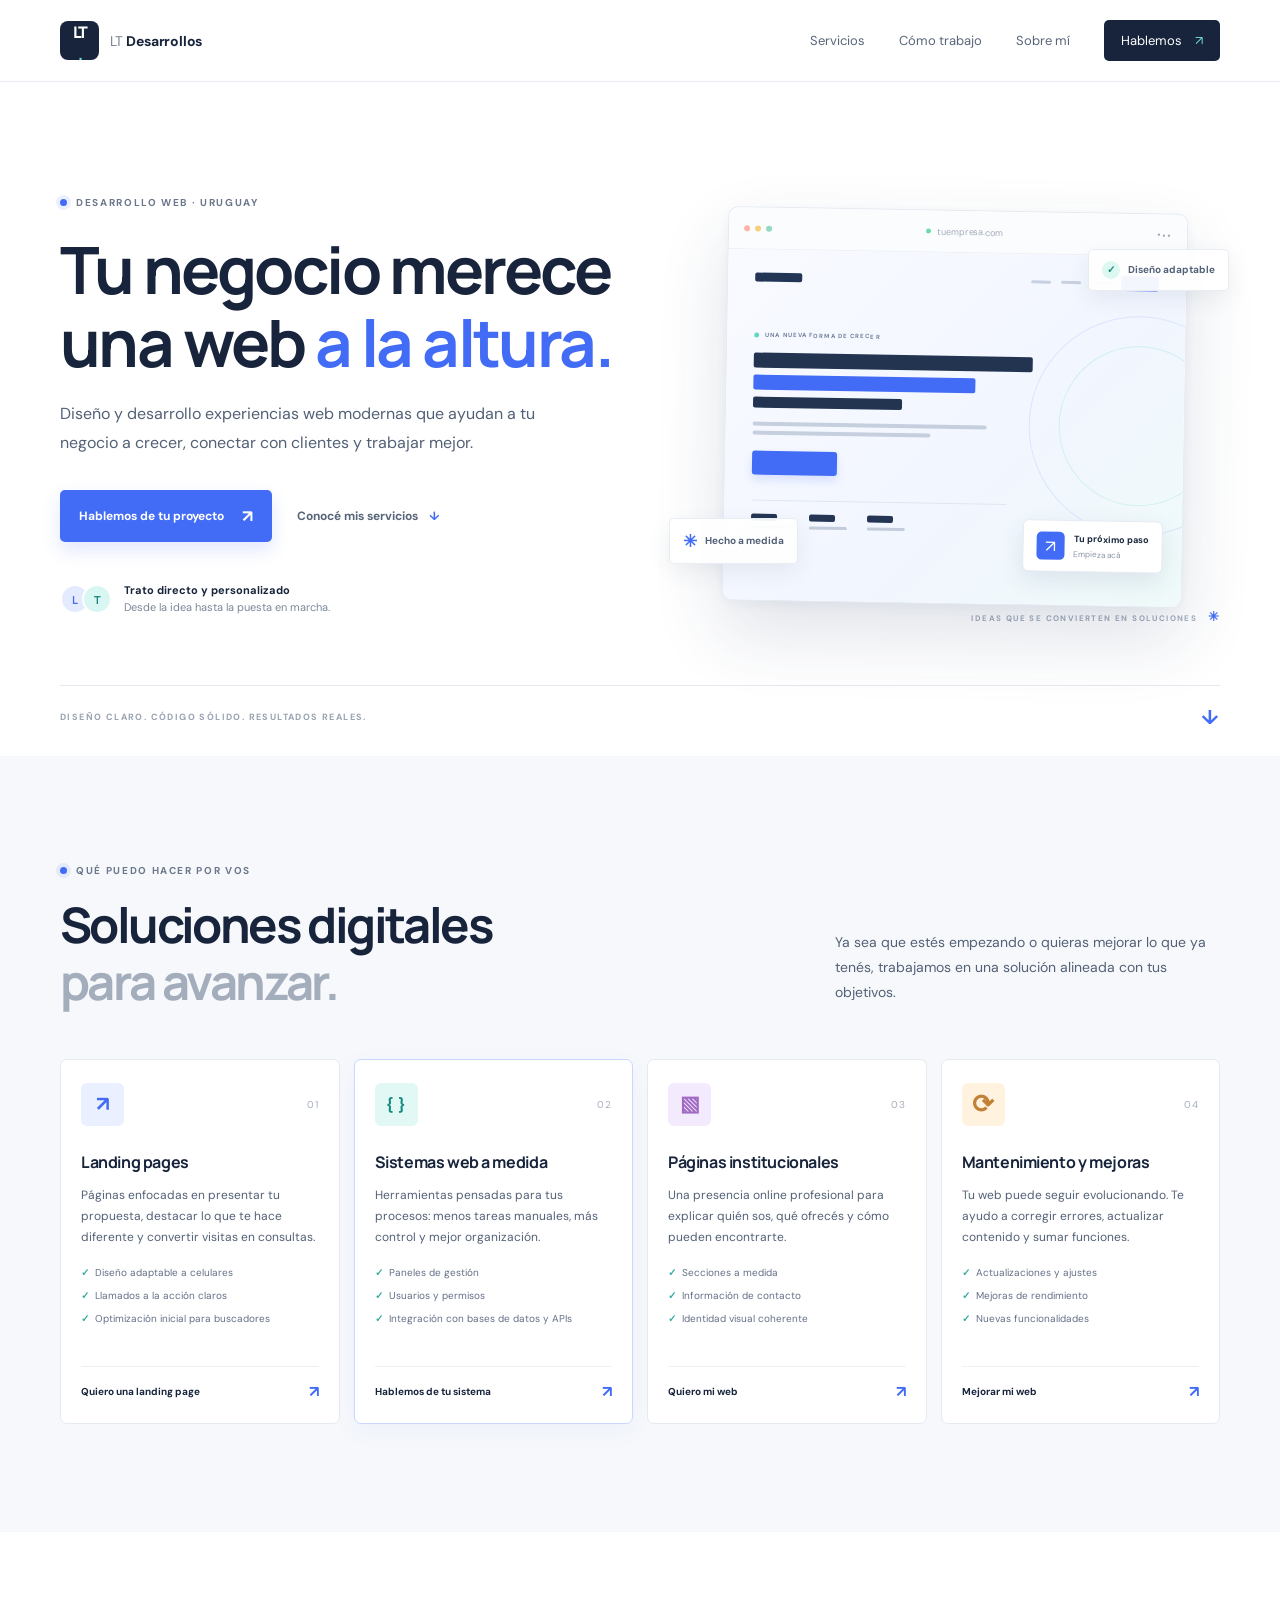
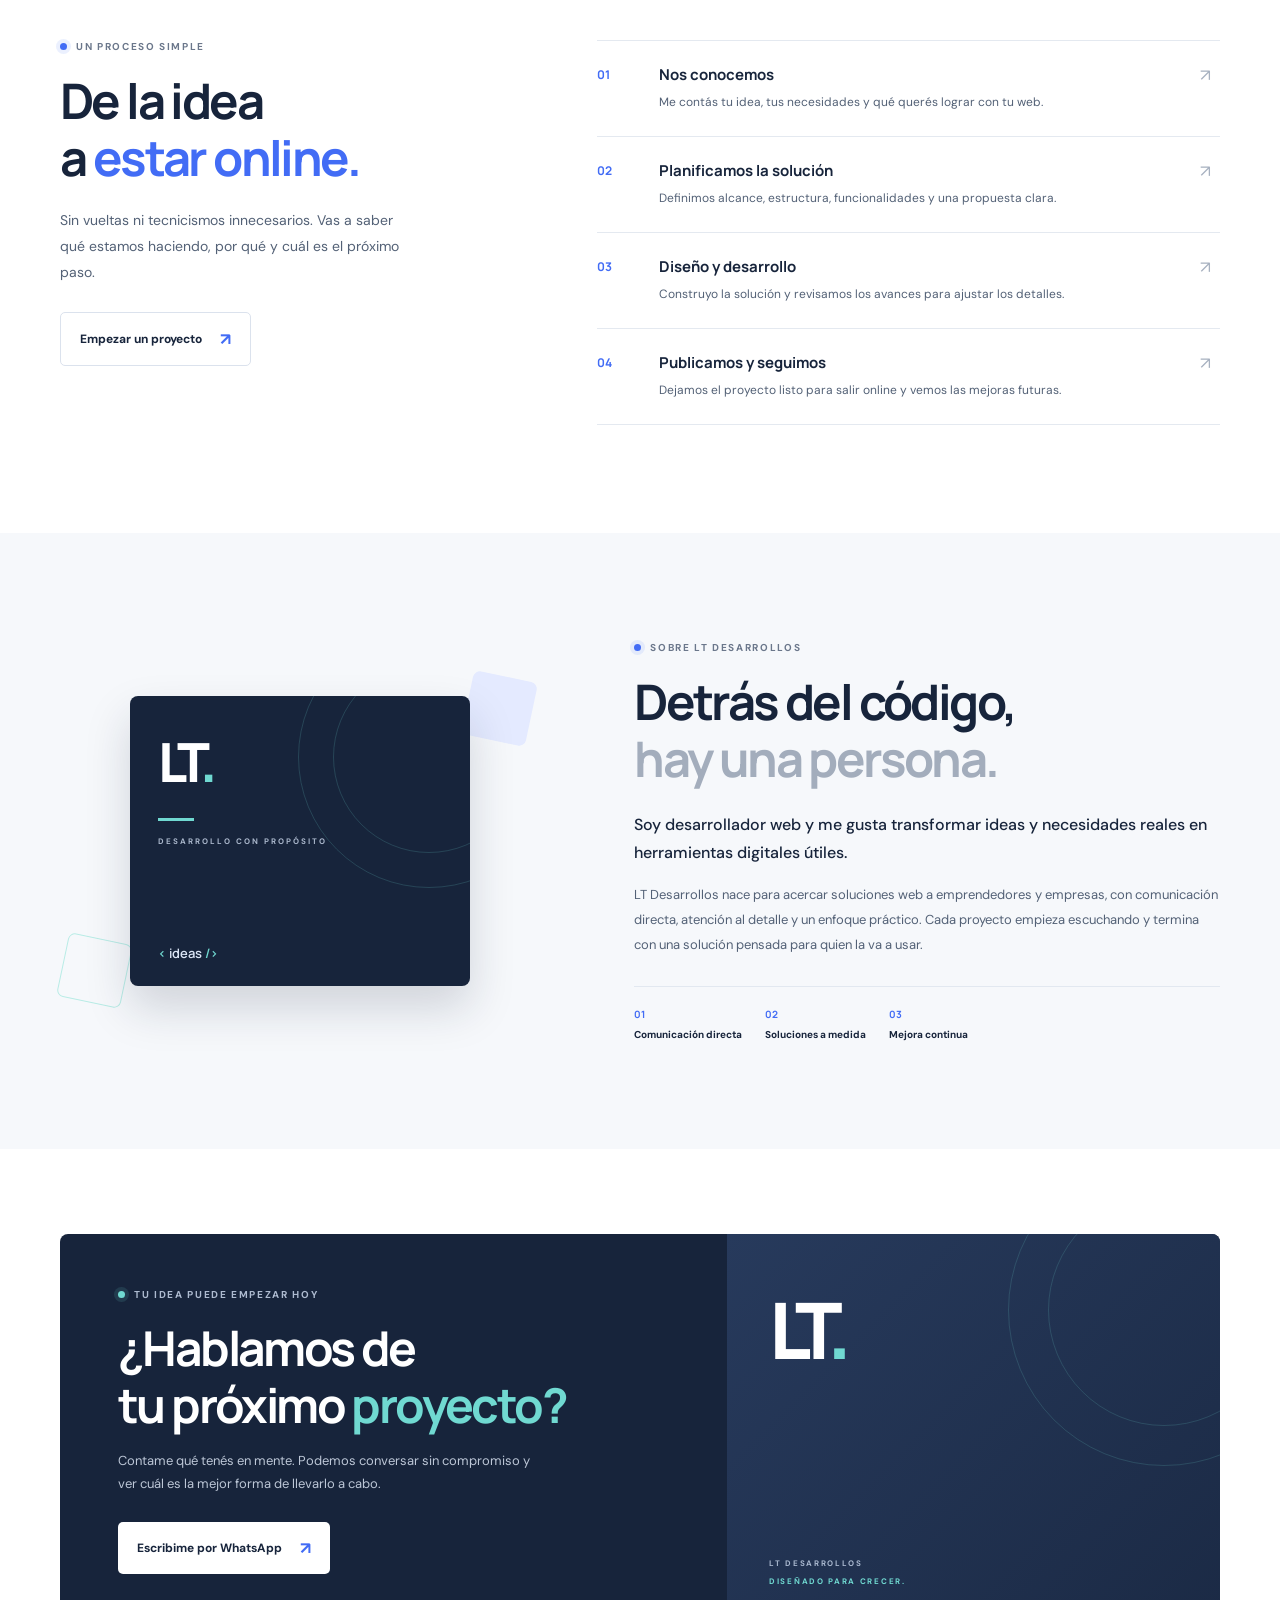
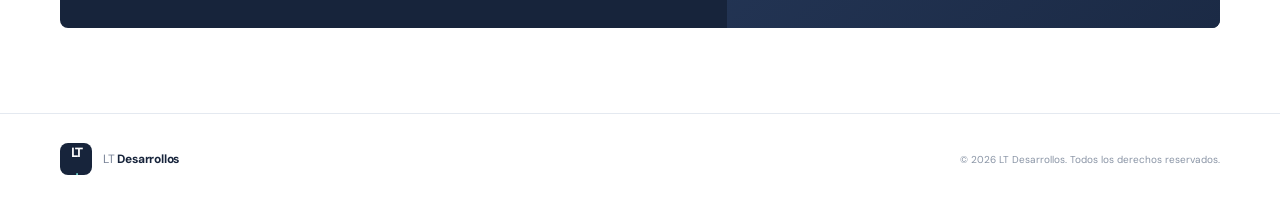
==== index.html @ c933c43b "Refactor HTML head for SEO and Open Graph Updated meta tags for better SEO and added Open Graph meta" ====
<!doctype html>
<html lang="es-UY">
<head>
    <meta charset="utf-8">
  <meta name="viewport" content="width=device-width, initial-scale=1">

  <title>Desarrollo Web en Uruguay | LT Desarrollos</title>

  <meta
    name="description"
    content="Diseño de páginas web, landing pages y desarrollo de sistemas a medida en Uruguay. Soluciones digitales para empresas y emprendedores."
  >

  <meta name="robots" content="index, follow">
  <meta name="theme-color" content="#f7f8fa">

  <link
    rel="canonical"
    href="https://www.ltdesarrollos.com/"
  >

  <!-- Open Graph: vista previa al compartir el sitio -->
  <meta property="og:type" content="website">
  <meta property="og:locale" content="es_UY">
  <meta property="og:site_name" content="LT Desarrollos">
  <meta
    property="og:title"
    content="Desarrollo Web en Uruguay | LT Desarrollos"
  >
  <meta
    property="og:description"
    content="Diseño de páginas web, landing pages y sistemas a medida para empresas y emprendedores."
  >
  <meta
    property="og:url"
    content="https://www.ltdesarrollos.com/"
  >

  <link rel="preconnect" href="https://fonts.googleapis.com">
  <link
    rel="preconnect"
    href="https://fonts.gstatic.com"
    crossorigin
  >

  <link
    href="https://fonts.googleapis.com/css2?family=DM+Sans:wght@400;500;600;700&family=Manrope:wght@400;500;600;700;800&display=swap"
    rel="stylesheet"
  >

  <link rel="stylesheet" href="styles.css">

  <!-- Datos estructurados de la organización -->
  <script type="application/ld+json">
  {
    "@context": "https://schema.org",
    "@type": "Organization",
    "name": "LT Desarrollos",
    "url": "https://www.ltdesarrollos.com/",
    "description": "Diseño y desarrollo de páginas web, landing pages y sistemas web a medida en Uruguay."
  }
  </script>
</head>
<body>
  <header class="site-header">
    <div class="container nav-wrap">
      <a class="brand" href="#inicio" aria-label="LT Desarrollos, inicio"><span class="brand-mark">LT<span>.</span></span><span class="brand-name">LT <b>Desarrollos</b></span></a>
      <button class="menu-toggle" aria-label="Abrir menú" aria-expanded="false" aria-controls="main-nav"><span></span><span></span></button>
      <nav class="main-nav" id="main-nav"><a href="#servicios">Servicios</a><a href="#proceso">Cómo trabajo</a><a href="#sobre-mi">Sobre mí</a><a class="nav-cta" href="#contacto">Hablemos <span>↗</span></a></nav>
    </div>
  </header>

  <main>
    <section class="hero section" id="inicio">
      <div class="container hero-grid">
        <div class="hero-copy">
          <div class="eyebrow"><span class="eyebrow-dot"></span> DESARROLLO WEB · URUGUAY</div>
          <h1>Tu negocio merece<br>una web <span class="accent-text">a la altura.</span></h1>
          <p class="hero-lead">Diseño y desarrollo experiencias web modernas que ayudan a tu negocio a crecer, conectar con clientes y trabajar mejor.</p>
          <div class="hero-actions"><a class="button button-primary" href="#contacto">Hablemos de tu proyecto <span>↗</span></a><a class="text-link" href="#servicios">Conocé mis servicios <span>↓</span></a></div>
          <div class="hero-note"><div class="avatar-stack" aria-hidden="true"><span>L</span><span>T</span></div><p><strong>Trato directo y personalizado</strong><br><span>Desde la idea hasta la puesta en marcha.</span></p></div>
        </div>
        <div class="hero-visual" aria-label="Ilustración de una interfaz web">
          <div class="visual-glow"></div>
          <div class="browser-card"><div class="browser-top"><div class="window-dots"><i></i><i></i><i></i></div><div class="browser-address"><span></span> tuempresa.com</div><div class="browser-menu">•••</div></div>
            <div class="mock-site"><div class="mock-nav"><div class="mock-logo"></div><div class="mock-nav-links"><i></i><i></i><i></i><b></b></div></div>
              <div class="mock-content"><div class="mock-label"><span></span> UNA NUEVA FORMA DE CRECER</div><div class="mock-title"><i></i><i></i><i></i></div><div class="mock-description"><i></i><i></i></div><div class="mock-button"></div><div class="mock-stats"><div><b></b><i></i></div><div><b></b><i></i></div><div><b></b><i></i></div></div></div>
              <div class="mock-orbit orbit-one"></div><div class="mock-orbit orbit-two"></div><div class="mock-floating-card"><span class="float-icon">↗</span><span><b>Tu próximo paso</b><small>Empieza acá</small></span></div>
            </div>
          </div>
          <div class="floating-chip chip-top"><span class="chip-check">✓</span> Diseño adaptable</div><div class="floating-chip chip-bottom"><span class="chip-spark">✳</span> Hecho a medida</div><div class="visual-caption">IDEAS QUE SE CONVIERTEN EN SOLUCIONES <span>✳</span></div>
        </div>
      </div>
      <div class="container hero-bottom"><span>DISEÑO CLARO. CÓDIGO SÓLIDO. RESULTADOS REALES.</span><a href="#servicios" aria-label="Ir a servicios">↓</a></div>
    </section>

    <section class="services section section-soft" id="servicios"><div class="container">
      <div class="section-heading"><div><div class="eyebrow"><span class="eyebrow-dot"></span> QUÉ PUEDO HACER POR VOS</div><h2>Soluciones digitales<br><span class="muted-heading">para avanzar.</span></h2></div><p>Ya sea que estés empezando o quieras mejorar lo que ya tenés, trabajamos en una solución alineada con tus objetivos.</p></div>
      <div class="service-grid">
        <article class="service-card"><div class="service-top"><span class="service-icon icon-landing">↗</span><span class="service-number">01</span></div><h3>Landing pages</h3><p>Páginas enfocadas en presentar tu propuesta, destacar lo que te hace diferente y convertir visitas en consultas.</p><ul><li>Diseño adaptable a celulares</li><li>Llamados a la acción claros</li><li>Optimización inicial para buscadores</li></ul><a href="#contacto" class="card-link">Quiero una landing page <span>↗</span></a></article>
        <article class="service-card featured-card"><div class="service-top"><span class="service-icon icon-system">{ }</span><span class="service-number">02</span></div><h3>Sistemas web a medida</h3><p>Herramientas pensadas para tus procesos: menos tareas manuales, más control y mejor organización.</p><ul><li>Paneles de gestión</li><li>Usuarios y permisos</li><li>Integración con bases de datos y APIs</li></ul><a href="#contacto" class="card-link">Hablemos de tu sistema <span>↗</span></a></article>
        <article class="service-card"><div class="service-top"><span class="service-icon icon-site">▧</span><span class="service-number">03</span></div><h3>Páginas institucionales</h3><p>Una presencia online profesional para explicar quién sos, qué ofrecés y cómo pueden encontrarte.</p><ul><li>Secciones a medida</li><li>Información de contacto</li><li>Identidad visual coherente</li></ul><a href="#contacto" class="card-link">Quiero mi web <span>↗</span></a></article>
        <article class="service-card"><div class="service-top"><span class="service-icon icon-care">⟳</span><span class="service-number">04</span></div><h3>Mantenimiento y mejoras</h3><p>Tu web puede seguir evolucionando. Te ayudo a corregir errores, actualizar contenido y sumar funciones.</p><ul><li>Actualizaciones y ajustes</li><li>Mejoras de rendimiento</li><li>Nuevas funcionalidades</li></ul><a href="#contacto" class="card-link">Mejorar mi web <span>↗</span></a></article>
      </div>
    </div></section>

    <section class="approach section" id="proceso"><div class="container approach-grid"><div class="approach-intro"><div class="eyebrow"><span class="eyebrow-dot"></span> UN PROCESO SIMPLE</div><h2>De la idea<br>a <span class="accent-text">estar online.</span></h2><p>Sin vueltas ni tecnicismos innecesarios. Vas a saber qué estamos haciendo, por qué y cuál es el próximo paso.</p><a class="button button-outline" href="#contacto">Empezar un proyecto <span>↗</span></a></div>
      <div class="steps"><article class="step"><div class="step-index">01</div><div><h3>Nos conocemos</h3><p>Me contás tu idea, tus necesidades y qué querés lograr con tu web.</p></div><span class="step-arrow">↗</span></article><article class="step"><div class="step-index">02</div><div><h3>Planificamos la solución</h3><p>Definimos alcance, estructura, funcionalidades y una propuesta clara.</p></div><span class="step-arrow">↗</span></article><article class="step"><div class="step-index">03</div><div><h3>Diseño y desarrollo</h3><p>Construyo la solución y revisamos los avances para ajustar los detalles.</p></div><span class="step-arrow">↗</span></article><article class="step"><div class="step-index">04</div><div><h3>Publicamos y seguimos</h3><p>Dejamos el proyecto listo para salir online y vemos las mejoras futuras.</p></div><span class="step-arrow">↗</span></article></div>
    </div></section>

    <section class="about section section-soft" id="sobre-mi"><div class="container about-grid"><div class="about-visual"><div class="about-card"><div class="about-monogram">LT<span>.</span></div><div class="about-card-line"></div><p>DESARROLLO CON PROPÓSITO</p><div class="about-code"><span>&lt;</span> ideas <span>/&gt;</span></div></div><div class="about-decoration decoration-one"></div><div class="about-decoration decoration-two"></div></div>
      <div class="about-copy"><div class="eyebrow"><span class="eyebrow-dot"></span> SOBRE LT DESARROLLOS</div><h2>Detrás del código,<br><span class="muted-heading">hay una persona.</span></h2><p class="about-lead">Soy desarrollador web y me gusta transformar ideas y necesidades reales en herramientas digitales útiles.</p><p>LT Desarrollos nace para acercar soluciones web a emprendedores y empresas, con comunicación directa, atención al detalle y un enfoque práctico. Cada proyecto empieza escuchando y termina con una solución pensada para quien la va a usar.</p><div class="values-row"><div><span>01</span><b>Comunicación directa</b></div><div><span>02</span><b>Soluciones a medida</b></div><div><span>03</span><b>Mejora continua</b></div></div></div>
    </div></section>

    <section class="contact section" id="contacto">
      <div class="container contact-panel">
        <div class="contact-copy">
          <div class="eyebrow eyebrow-light">
            <span class="eyebrow-dot"></span> TU IDEA PUEDE EMPEZAR HOY
          </div><h2>¿Hablamos de<br>tu próximo 
          <span>proyecto?</span></h2><p>Contame qué tenés en mente. Podemos conversar sin compromiso y ver cuál es la mejor forma de llevarlo a cabo.</p><a class="button button-white" id="whatsapp-cta" href="https://wa.me/59895461141?text=Hola%20LT%20Desarrollos%2C%20quiero%20consultar%20por%20un%20proyecto%20web." target="_blank" rel="noopener noreferrer">Escribime por WhatsApp <span>↗</span></a></div><div class="contact-side"><div class="contact-symbol">LT<span>.</span></div><div class="contact-side-bottom"><span>LT DESARROLLOS</span><span>DISEÑADO PARA CRECER.</span></div></div></div></section>
  </main>

  <footer class="site-footer"><div class="container footer-wrap"><a class="brand footer-brand" href="#inicio"><span class="brand-mark">LT<span>.</span></span><span class="brand-name">LT <b>Desarrollos</b></span></a><span class="copyright">© <span id="year"></span> LT Desarrollos. Todos los derechos reservados.</span></div></footer>
  <script src="script.js"></script>
</body>
</html>
---- styles.css ----
:root{--ink:#17243b;--ink-soft:#536176;--muted:#7b8798;--blue:#426cf5;--blue-dark:#3157d8;--cyan:#70d9d1;--line:#e4e9f0;--paper:#fff;--soft:#f6f8fb;--font-body:"DM Sans",sans-serif;--font-display:"Manrope",sans-serif}*{box-sizing:border-box}html{scroll-behavior:smooth;scroll-padding-top:90px}body{margin:0;color:var(--ink);background:var(--paper);font-family:var(--font-body);-webkit-font-smoothing:antialiased}a{color:inherit;text-decoration:none}button,a{-webkit-tap-highlight-color:transparent}.container{width:min(1160px,calc(100% - 48px));margin:0 auto}.section{padding:108px 0}.section-soft{background:var(--soft)}.site-header{height:82px;position:sticky;top:0;z-index:20;background:rgba(255,255,255,.9);backdrop-filter:blur(16px);border-bottom:1px solid rgba(228,233,240,.8)}.nav-wrap,.main-nav,.brand{display:flex;align-items:center}.nav-wrap{height:100%;justify-content:space-between}.brand{gap:11px}.brand-mark{display:grid;place-items:center;width:39px;height:39px;color:white;background:var(--ink);font:800 16px var(--font-display);letter-spacing:-1.5px;border-radius:8px}.brand-mark span,.about-monogram span,.contact-symbol span{color:var(--cyan)}.brand-name{font-size:14px;color:#788397;letter-spacing:-.2px}.brand-name b{color:var(--ink);font-weight:700}.main-nav{gap:34px;font-size:13px;color:#586579}.main-nav>a:not(.nav-cta):hover{color:var(--blue)}.nav-cta{color:white;background:var(--ink);padding:12px 17px;border-radius:5px;transition:background .2s,transform .2s}.nav-cta span{margin-left:10px;color:var(--cyan)}.nav-cta:hover{background:var(--blue);transform:translateY(-1px)}.menu-toggle{display:none;border:0;background:none;padding:8px}.menu-toggle span{display:block;width:23px;height:2px;margin:5px;background:var(--ink)}.hero{padding-top:82px;padding-bottom:26px;overflow:hidden}.hero-grid{display:grid;grid-template-columns:1.04fr .96fr;align-items:center;gap:55px;min-height:485px}.eyebrow{display:flex;align-items:center;gap:9px;color:#6b778b;font-size:10px;font-weight:700;letter-spacing:1.65px}.eyebrow-dot{display:inline-block;width:7px;height:7px;border-radius:50%;background:var(--blue);box-shadow:0 0 0 4px rgba(66,108,245,.1)}.hero h1,h2{font-family:var(--font-display);letter-spacing:-2.6px;font-weight:700}.hero h1{margin:24px 0 22px;font-size:clamp(43px,5.1vw,66px);line-height:1.11}.accent-text{color:var(--blue)}.hero-lead{max-width:505px;color:var(--ink-soft);font-size:16px;line-height:1.8}.hero-actions{display:flex;align-items:center;gap:25px;margin-top:32px;flex-wrap:wrap}.button{display:inline-flex;align-items:center;justify-content:center;gap:18px;padding:15px 19px;font-size:12px;font-weight:700;border-radius:5px;transition:transform .2s,background .2s}.button span{font-size:17px}.button-primary{color:white;background:var(--blue);box-shadow:0 8px 18px rgba(66,108,245,.16)}.button-primary:hover{background:var(--blue-dark);transform:translateY(-2px)}.text-link{color:#586579;font-size:12px;font-weight:700}.text-link span{margin-left:8px;color:var(--blue)}.hero-note{display:flex;align-items:center;gap:12px;margin-top:40px}.avatar-stack{display:flex;padding-left:2px}.avatar-stack span{display:grid;place-items:center;width:30px;height:30px;margin-left:-2px;border:2px solid white;border-radius:50%;background:#e5ebff;color:var(--blue);font:700 11px var(--font-display)}.avatar-stack span+span{margin-left:-8px;color:#1c827f;background:#d9f7f2}.hero-note p{margin:0;color:var(--ink);font-size:11px;line-height:1.6}.hero-note p span{color:var(--muted);font-weight:400}.hero-visual{position:relative;min-height:440px;display:flex;align-items:center;justify-content:center}.visual-glow{position:absolute;width:390px;height:390px;border-radius:50%;background:radial-gradient(circle,rgba(102,139,255,.14),rgba(112,217,209,.08) 52%,transparent 70%)}.browser-card{width:min(100%,460px);position:relative;z-index:2;background:white;border:1px solid #e5eaf3;border-radius:10px;box-shadow:0 32px 70px rgba(37,57,96,.14),0 4px 12px rgba(37,57,96,.04);transform:rotate(1deg);overflow:hidden}.browser-top{height:42px;display:flex;align-items:center;padding:0 15px;gap:17px;background:#fbfcfe;border-bottom:1px solid #edf0f5}.window-dots{display:flex;gap:5px}.window-dots i{width:6px;height:6px;border-radius:50%;background:#d7dce5}.window-dots i:first-child{background:#ffb6a9}.window-dots i:nth-child(2){background:#f5d17d}.window-dots i:nth-child(3){background:#94d9c0}.browser-address{flex:1;display:flex;justify-content:center;align-items:center;gap:6px;color:#a2aabb;font-size:9px}.browser-address span{width:5px;height:5px;border-radius:50%;background:#70d9b0}.browser-menu{color:#a2aabb;font-size:10px;letter-spacing:1px}.mock-site{min-height:350px;position:relative;padding:0 27px;overflow:hidden;background:linear-gradient(135deg,#f8faff 0%,#f2f6ff 57%,#effaf9 100%)}.mock-nav{height:54px;display:flex;align-items:center;justify-content:space-between;position:relative;z-index:2}.mock-logo{width:47px;height:9px;border-radius:2px;background:#233554}.mock-nav-links{display:flex;align-items:center;gap:10px}.mock-nav-links i{width:20px;height:3px;border-radius:2px;background:#c8d1e1}.mock-nav-links b{width:38px;height:15px;border-radius:3px;background:var(--blue)}.mock-content{position:relative;z-index:2;padding-top:27px}.mock-label{display:flex;align-items:center;gap:6px;color:#71809a;font-size:6px;letter-spacing:1.1px;font-weight:700}.mock-label span{width:5px;height:5px;background:#66d4c9;border-radius:50%}.mock-title{display:flex;flex-direction:column;gap:7px;margin-top:14px}.mock-title i{display:block;height:15px;width:69%;background:#223450;border-radius:2px}.mock-title i:nth-child(2){width:55%;background:var(--blue)}.mock-title i:nth-child(3){width:37%;height:11px}.mock-description{display:flex;flex-direction:column;gap:5px;margin-top:14px}.mock-description i{width:58%;height:4px;background:#c6cfde;border-radius:2px}.mock-description i:nth-child(2){width:44%}.mock-button{width:85px;height:24px;border-radius:3px;background:var(--blue);margin-top:16px;box-shadow:0 5px 10px rgba(66,108,245,.16)}.mock-stats{display:flex;gap:20px;margin-top:25px;padding-top:13px;border-top:1px solid #e0e6f1;width:63%}.mock-stats div{display:flex;flex-direction:column;gap:5px}.mock-stats b{width:26px;height:7px;border-radius:2px;background:#243653}.mock-stats i{width:38px;height:3px;border-radius:2px;background:#c3ccdb}.mock-orbit{position:absolute;border-radius:50%;border:1px solid rgba(66,108,245,.13)}.orbit-one{width:220px;height:220px;right:-65px;top:60px}.orbit-two{width:160px;height:160px;right:-35px;top:90px;border-color:rgba(91,208,198,.22)}.mock-floating-card{display:flex;align-items:center;gap:9px;position:absolute;z-index:3;right:19px;bottom:33px;padding:11px 13px;background:white;border:1px solid #e6ebf3;border-radius:6px;box-shadow:0 9px 25px rgba(33,54,94,.1)}.float-icon{display:grid;place-items:center;width:28px;height:28px;color:#fff;background:var(--blue);border-radius:5px;font-size:17px}.mock-floating-card b,.mock-floating-card small{display:block}.mock-floating-card b{font-size:9px}.mock-floating-card small{margin-top:4px;color:#8994a6;font-size:8px}.floating-chip{position:absolute;z-index:4;display:flex;align-items:center;gap:8px;padding:11px 13px;border:1px solid #e8edf4;border-radius:5px;background:rgba(255,255,255,.94);box-shadow:0 8px 22px rgba(39,58,93,.08);color:#526176;font-size:10px;font-weight:700}.chip-top{top:62px;right:-9px}.chip-bottom{bottom:63px;left:-21px}.chip-check{display:grid;place-items:center;width:18px;height:18px;color:#168a75;background:#ddf8f0;border-radius:50%;font-size:10px}.chip-spark{color:var(--blue);font-size:17px}.visual-caption{position:absolute;bottom:2px;right:0;color:#a2acbc;font-size:8px;font-weight:700;letter-spacing:1.4px}.visual-caption span{margin-left:7px;color:var(--blue);font-size:13px}.hero-bottom{display:flex;justify-content:space-between;align-items:center;border-top:1px solid var(--line);margin-top:36px;padding-top:18px;color:#98a2b1;font-size:9px;font-weight:700;letter-spacing:1.4px}.hero-bottom a{color:var(--blue);font-size:20px}.section-heading{display:flex;align-items:end;justify-content:space-between;gap:35px;margin-bottom:48px}h2{margin:19px 0 0;font-size:clamp(36px,4vw,49px);line-height:1.17}.muted-heading{color:#a3adbc}.section-heading>p{max-width:385px;margin:0 0 5px;color:var(--ink-soft);font-size:14px;line-height:1.8}.service-grid{display:grid;grid-template-columns:repeat(4,1fr);gap:14px}.service-card{display:flex;flex-direction:column;min-height:365px;padding:23px 20px 21px;border:1px solid #e5eaf1;border-radius:7px;background:white;transition:transform .2s,box-shadow .2s,border-color .2s}.service-card:hover{transform:translateY(-4px);box-shadow:0 14px 30px rgba(35,54,88,.06);border-color:#d1dcff}.featured-card{border-color:#cbd7ff;box-shadow:0 7px 24px rgba(66,108,245,.055)}.service-top{display:flex;justify-content:space-between;align-items:center;margin-bottom:25px}.service-icon{display:grid;place-items:center;width:43px;height:43px;border-radius:6px;font-size:21px;font-weight:700}.icon-landing{color:#426cf5;background:#eaf0ff}.icon-system{color:#138b84;background:#e1f8f4;font-size:16px}.icon-site{color:#a16bc4;background:#f4eafd}.icon-care{color:#c28134;background:#fff3df;font-size:26px}.service-number{color:#a6afbd;font-size:10px;letter-spacing:1px}.service-card h3{margin:0 0 12px;font:700 16px var(--font-display);letter-spacing:-.4px}.service-card p{margin:0;color:var(--ink-soft);font-size:12px;line-height:1.75}.service-card ul{list-style:none;padding:17px 0 20px;margin:0}.service-card li{position:relative;padding:0 0 8px 14px;color:#637087;font-size:10px;line-height:1.5}.service-card li::before{content:"✓";position:absolute;left:0;color:#36aaa1;font-weight:700}.card-link{display:flex;justify-content:space-between;align-items:center;gap:7px;padding-top:14px;margin-top:auto;border-top:1px solid #edf0f5;color:var(--ink);font-size:10px;font-weight:700}.card-link span{color:var(--blue);font-size:16px;transition:transform .2s}.card-link:hover span{transform:translate(2px,-2px)}.approach{background:white}.approach-grid{display:grid;grid-template-columns:.83fr 1.17fr;gap:95px;align-items:start}.approach-intro h2{margin-bottom:22px}.approach-intro>p{max-width:360px;color:var(--ink-soft);font-size:14px;line-height:1.85;margin:0 0 26px}.button-outline{color:var(--ink);border:1px solid #dbe2ed;background:white}.button-outline span{color:var(--blue)}.button-outline:hover{border-color:var(--blue);transform:translateY(-2px)}.steps{border-top:1px solid var(--line)}.step{display:grid;grid-template-columns:44px 1fr 20px;align-items:start;gap:18px;padding:23px 0;border-bottom:1px solid var(--line)}.step-index{padding-top:2px;color:var(--blue);font:700 12px var(--font-display)}.step h3{margin:0 0 7px;font:700 15px var(--font-display)}.step p{margin:0;max-width:430px;color:var(--ink-soft);font-size:12px;line-height:1.75}.step-arrow{color:#a7b1c0;font-size:17px}.step:hover .step-arrow{color:var(--blue)}.about-grid{display:grid;grid-template-columns:.9fr 1.1fr;gap:95px;align-items:center}.about-visual{min-height:350px;display:grid;place-items:center;position:relative}.about-card{width:min(340px,100%);height:290px;position:relative;z-index:2;padding:28px;background:var(--ink);border-radius:8px;overflow:hidden;box-shadow:0 22px 45px rgba(23,36,59,.17)}.about-card::before,.about-card::after{content:"";position:absolute;border:1px solid rgba(112,217,209,.18);border-radius:50%}.about-card::before{width:260px;height:260px;right:-90px;top:-70px}.about-card::after{width:190px;height:190px;right:-55px;top:-35px}.about-monogram{position:relative;z-index:1;color:white;font:800 54px var(--font-display);letter-spacing:-5px}.about-card-line{width:36px;height:3px;margin-top:20px;background:var(--cyan)}.about-card>p{position:relative;z-index:1;margin-top:15px;color:#aab7cb;font-size:8px;font-weight:700;letter-spacing:2px}.about-code{position:absolute;bottom:24px;left:28px;color:#dce6f6;font:600 13px var(--font-display)}.about-code span{color:var(--cyan)}.about-decoration{position:absolute;width:65px;height:65px;border-radius:7px;transform:rotate(12deg)}.decoration-one{top:10px;right:7px;background:#e4eaff}.decoration-two{bottom:13px;left:2px;border:1px solid #b9ece6}.about-copy h2{margin-bottom:24px}.about-copy>p{color:var(--ink-soft);font-size:13px;line-height:1.9}.about-copy .about-lead{color:var(--ink);font-size:16px;line-height:1.75;font-weight:500}.values-row{display:flex;gap:23px;flex-wrap:wrap;margin-top:29px;padding-top:20px;border-top:1px solid #e2e8f0}.values-row div{display:flex;flex-direction:column;gap:7px}.values-row span{color:var(--blue);font:700 10px var(--font-display)}.values-row b{font-size:10px}.contact{padding-top:85px;padding-bottom:85px}.contact-panel{display:grid;grid-template-columns:1.15fr .85fr;min-height:365px;background:var(--ink);border-radius:8px;overflow:hidden}.contact-copy{padding:54px 58px;color:white}.eyebrow-light{color:#aebbd0}.eyebrow-light .eyebrow-dot{background:var(--cyan);box-shadow:0 0 0 4px rgba(112,217,209,.13)}.contact-copy h2{margin:19px 0 16px;color:white;font-size:clamp(36px,4vw,48px)}.contact-copy h2 span{color:var(--cyan)}.contact-copy>p{max-width:430px;color:#bdc7d7;font-size:13px;line-height:1.8}.button-white{margin-top:14px;color:var(--ink);background:white}.button-white span{color:var(--blue)}.button-white:hover{transform:translateY(-2px);background:#edf2ff}.contact-hint{display:block;margin-top:12px;color:#9eacc2;font-size:10px}.contact-side{display:flex;flex-direction:column;justify-content:space-between;position:relative;padding:42px;overflow:hidden;background:linear-gradient(135deg,#273a5c,#1b2a45)}.contact-side::before,.contact-side::after{content:"";position:absolute;width:310px;height:310px;border:1px solid rgba(112,217,209,.17);border-radius:50%}.contact-side::before{top:-80px;right:-100px}.contact-side::after{top:-40px;right:-60px;width:230px;height:230px}.contact-symbol{position:relative;z-index:1;color:white;font:800 78px var(--font-display);letter-spacing:-8px}.contact-side-bottom{position:relative;z-index:1;display:flex;flex-direction:column;gap:8px;color:#a9b8cf;font-size:8px;font-weight:700;letter-spacing:1.7px}.contact-side-bottom span:last-child{color:var(--cyan)}.site-footer{border-top:1px solid var(--line)}.footer-wrap{min-height:90px;display:flex;align-items:center;justify-content:space-between;gap:20px}.footer-brand .brand-mark{width:32px;height:32px;font-size:13px}.footer-brand .brand-name{font-size:12px}.footer-wrap>p,.copyright{color:#8994a5;font-size:10px}.copyright{text-align:right}
@media(max-width:1050px){.hero-grid{gap:25px}.hero h1{font-size:54px}.hero-visual{min-height:390px}.service-grid{grid-template-columns:repeat(2,1fr)}.service-card{min-height:325px}.approach-grid,.about-grid{gap:55px}}
@media(max-width:760px){.container{width:min(100% - 36px,560px)}.section{padding:76px 0}.site-header{height:70px}.menu-toggle{display:block;cursor:pointer}.main-nav{display:none;position:absolute;top:69px;left:0;right:0;padding:18px;background:white;border-bottom:1px solid var(--line);box-shadow:0 14px 22px rgba(23,36,59,.07);flex-direction:column;align-items:stretch;gap:0}.main-nav.open{display:flex}.main-nav>a{padding:13px 8px}.main-nav .nav-cta{margin-top:8px;text-align:center}.hero{padding-top:58px}.hero-grid{grid-template-columns:1fr;gap:28px}.hero h1{font-size:clamp(42px,11vw,58px);letter-spacing:-2.4px}.hero-lead{font-size:14px}.hero-visual{min-height:365px;margin:0 -3px}.browser-card{width:95%}.mock-site{min-height:310px}.chip-top{right:-2px;top:37px}.chip-bottom{left:-1px;bottom:44px}.visual-caption{right:4px;bottom:-1px;font-size:7px}.hero-bottom{margin-top:25px;font-size:8px;letter-spacing:.8px}.section-heading{display:block;margin-bottom:30px}.section-heading>p{margin-top:22px}h2{font-size:39px;letter-spacing:-2px}.service-grid{grid-template-columns:1fr;gap:12px}.service-card{min-height:0;padding:23px}.service-card ul{padding-bottom:17px}.approach-grid,.about-grid{grid-template-columns:1fr;gap:42px}.approach-intro>p{max-width:500px}.step{grid-template-columns:34px 1fr 16px;gap:12px}.about-visual{min-height:320px;order:2}.about-copy{order:1}.about-card{height:270px}.values-row{gap:18px}.contact{padding:64px 0}.contact-panel{grid-template-columns:1fr}.contact-copy{padding:38px 25px}.contact-side{min-height:190px;padding:24px 28px}.contact-symbol{font-size:60px}.footer-wrap{padding:22px 0;flex-wrap:wrap}.footer-wrap>p{display:none}.copyright{width:100%;text-align:left}}
@media(prefers-reduced-motion:reduce){html{scroll-behavior:auto}*,*::before,*::after{transition-duration:.01ms!important;animation-duration:.01ms!important}}
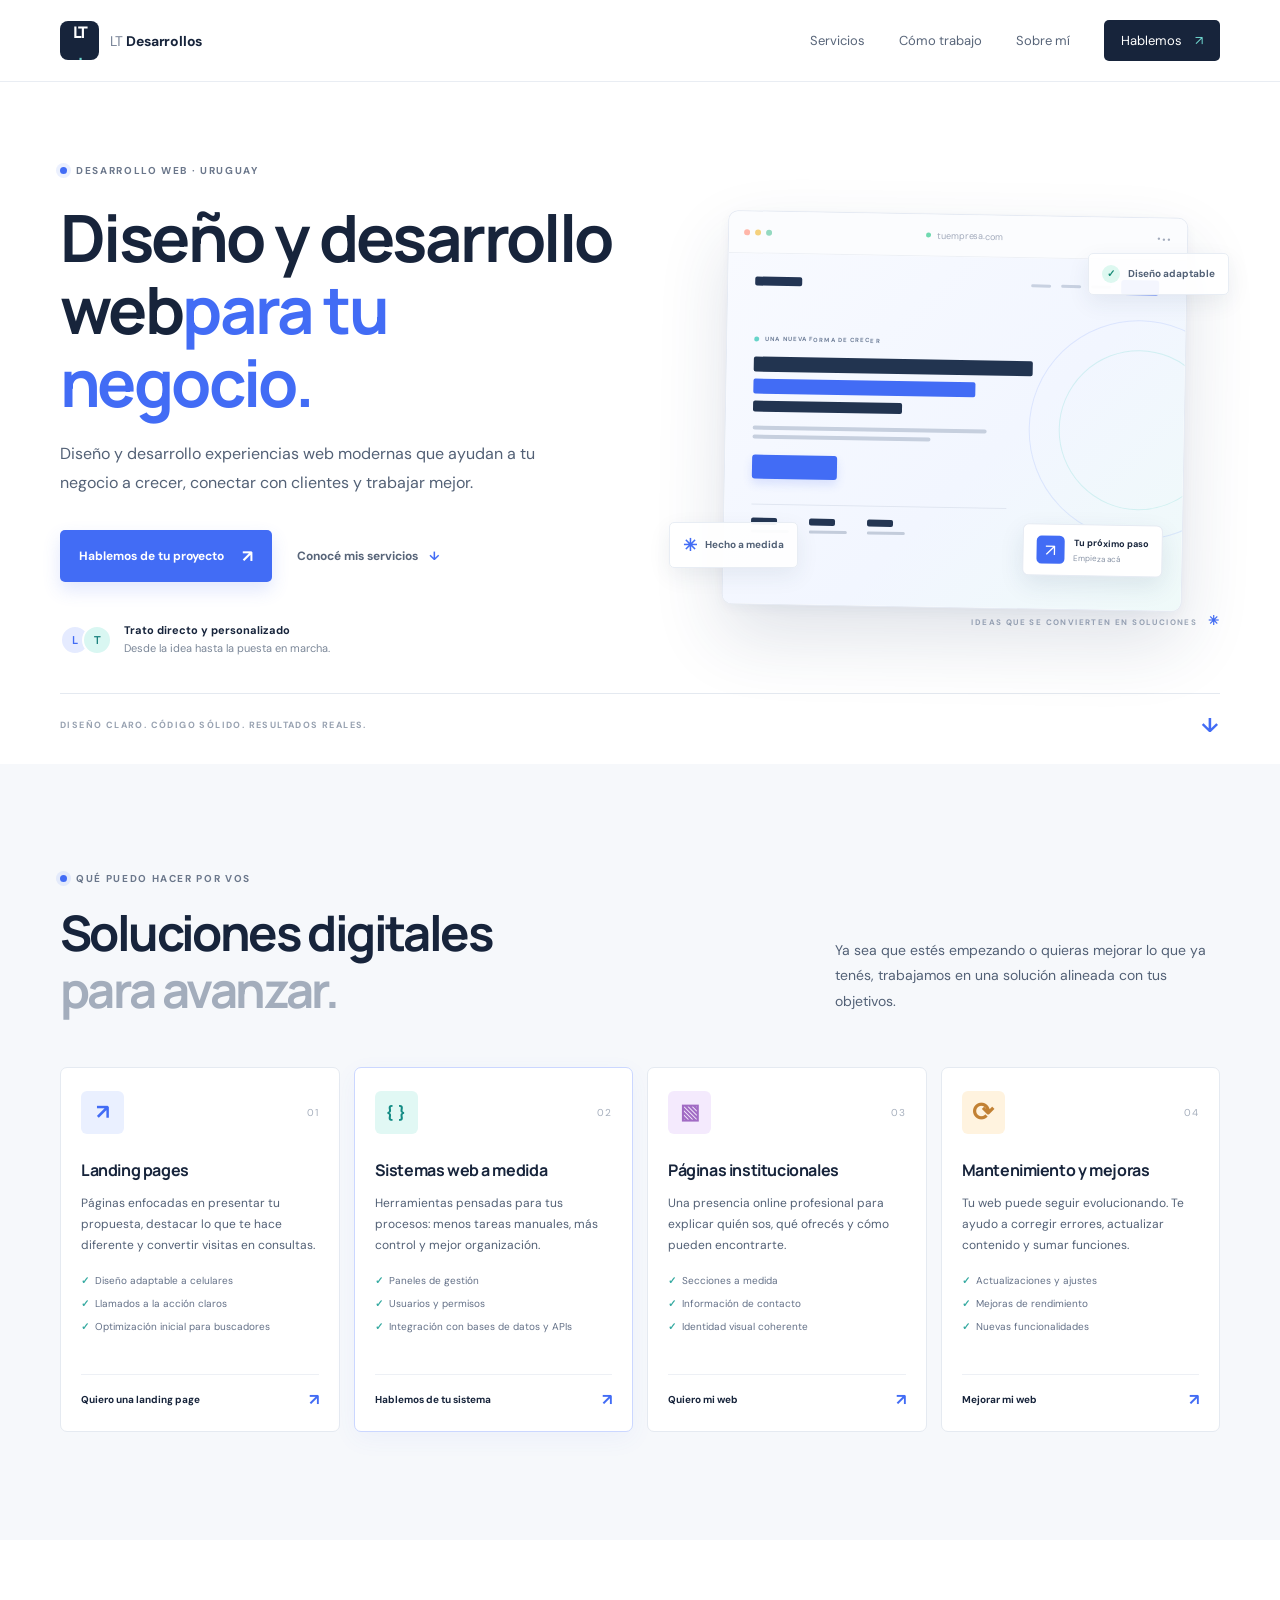
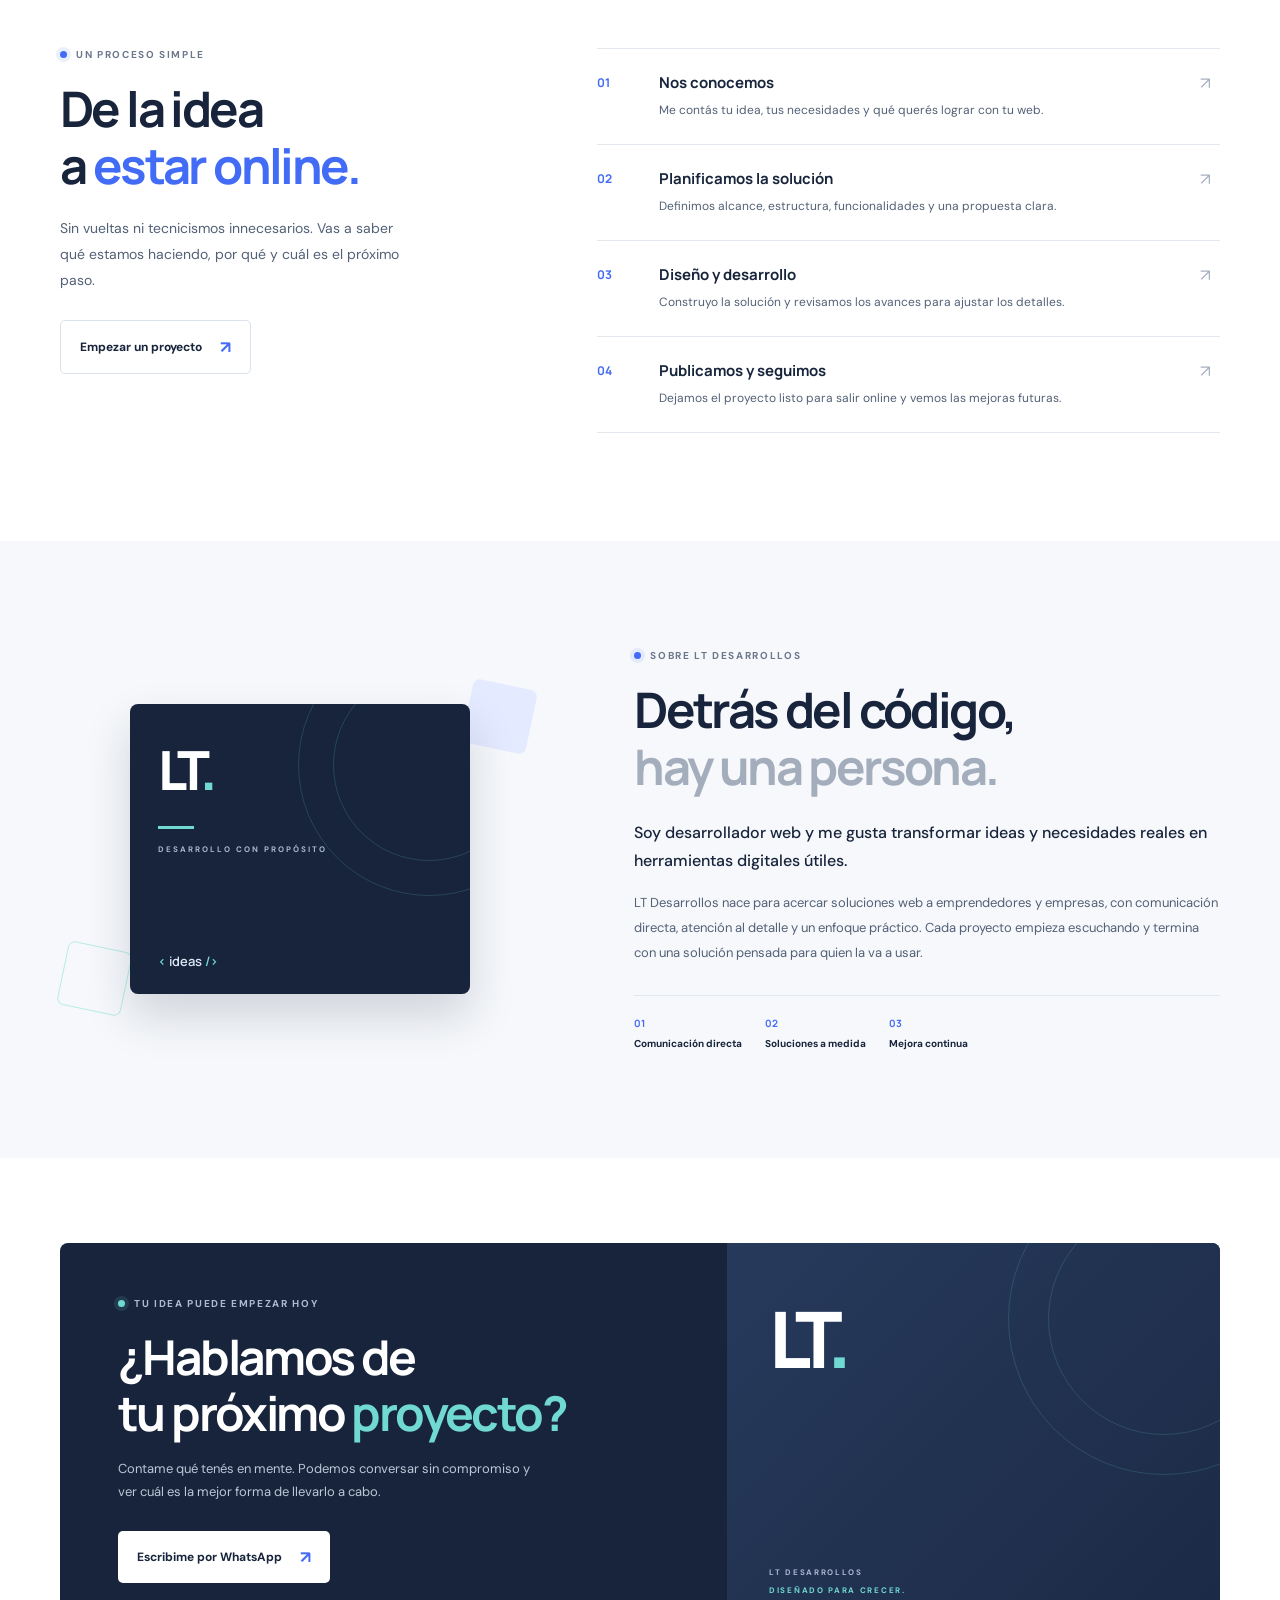
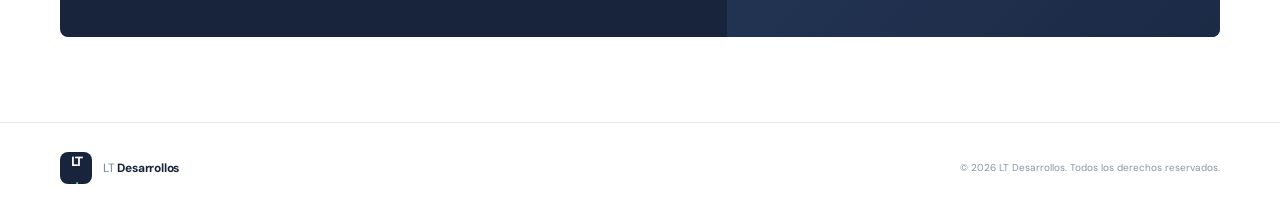
==== commit cade45ad: "Update hero section heading text" ====
--- a/index.html
+++ b/index.html
@@ -75,7 +75,7 @@
       <div class="container hero-grid">
         <div class="hero-copy">
           <div class="eyebrow"><span class="eyebrow-dot"></span> DESARROLLO WEB · URUGUAY</div>
-          <h1>Tu negocio merece<br>una web <span class="accent-text">a la altura.</span></h1>
+          <h1>Diseño y desarrollo web<span class="accent-text">para tu negocio.</span></h1>
           <p class="hero-lead">Diseño y desarrollo experiencias web modernas que ayudan a tu negocio a crecer, conectar con clientes y trabajar mejor.</p>
           <div class="hero-actions"><a class="button button-primary" href="#contacto">Hablemos de tu proyecto <span>↗</span></a><a class="text-link" href="#servicios">Conocé mis servicios <span>↓</span></a></div>
           <div class="hero-note"><div class="avatar-stack" aria-hidden="true"><span>L</span><span>T</span></div><p><strong>Trato directo y personalizado</strong><br><span>Desde la idea hasta la puesta en marcha.</span></p></div>
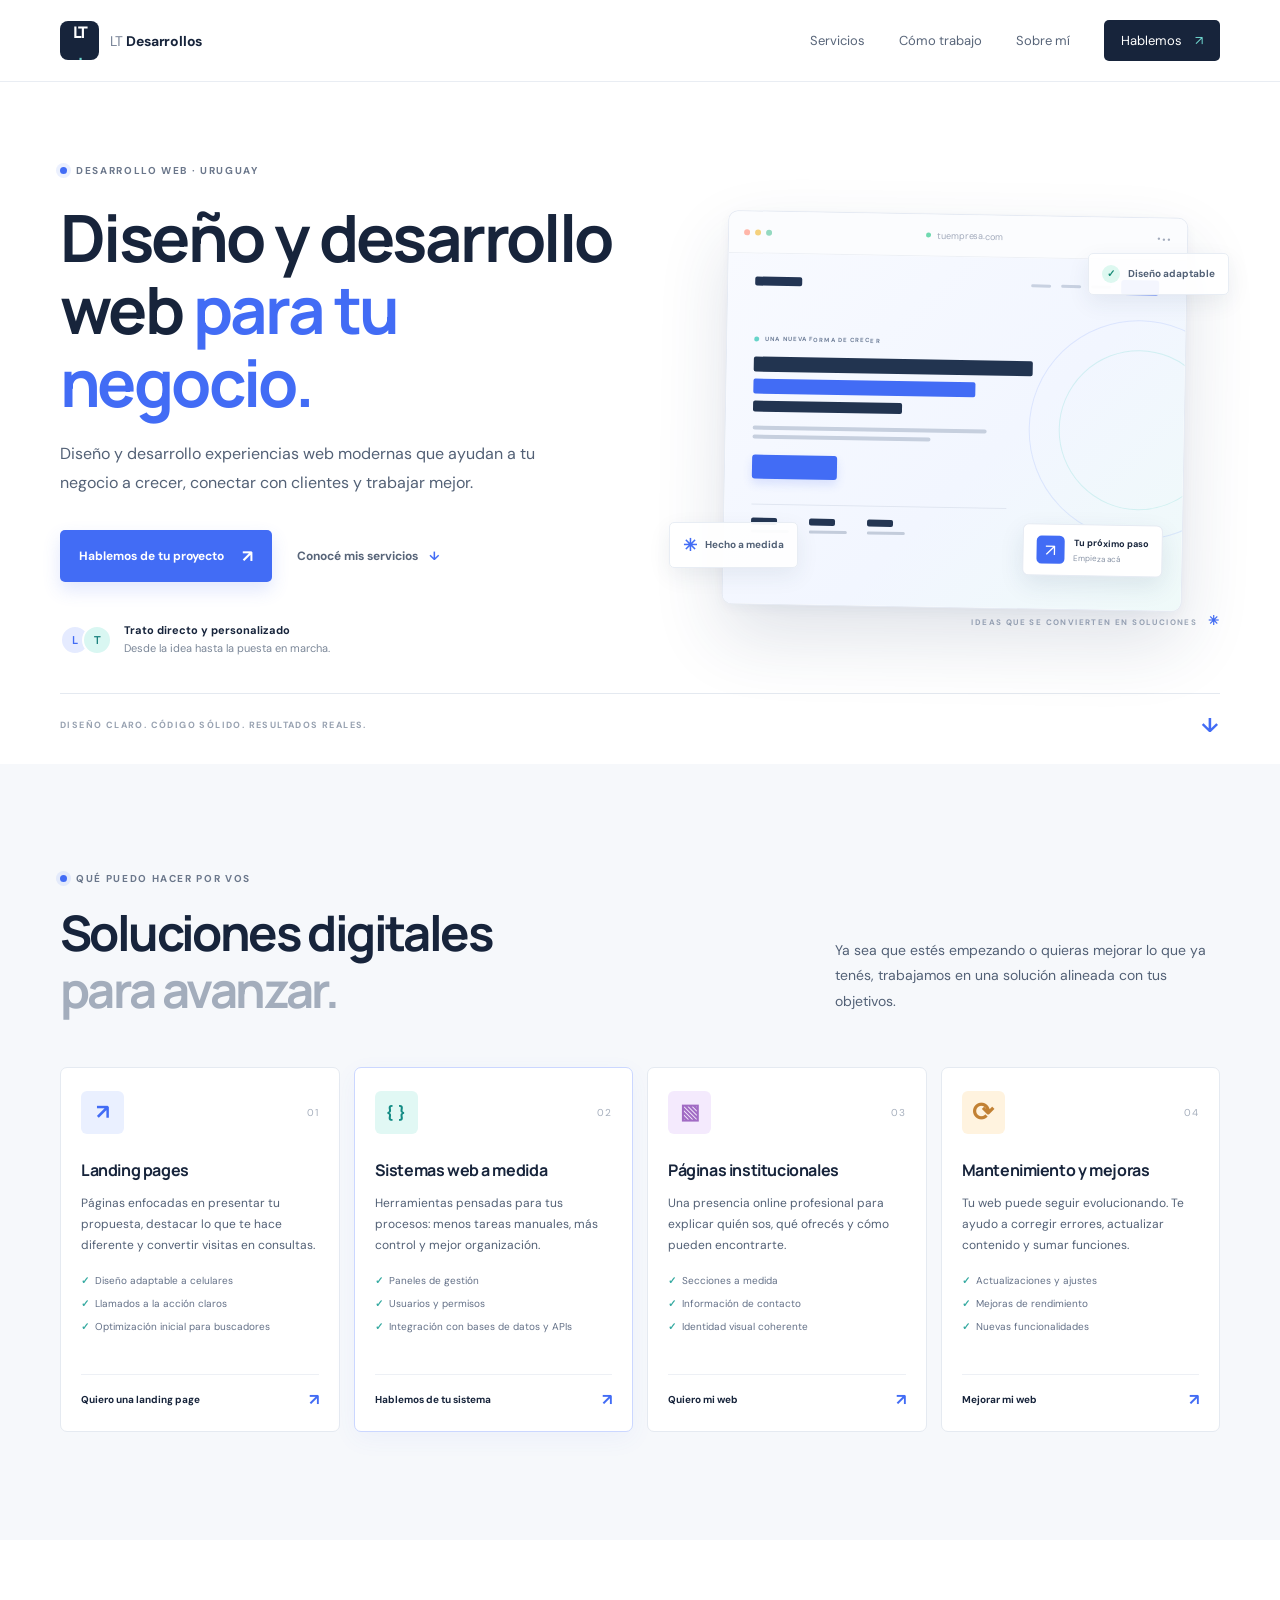
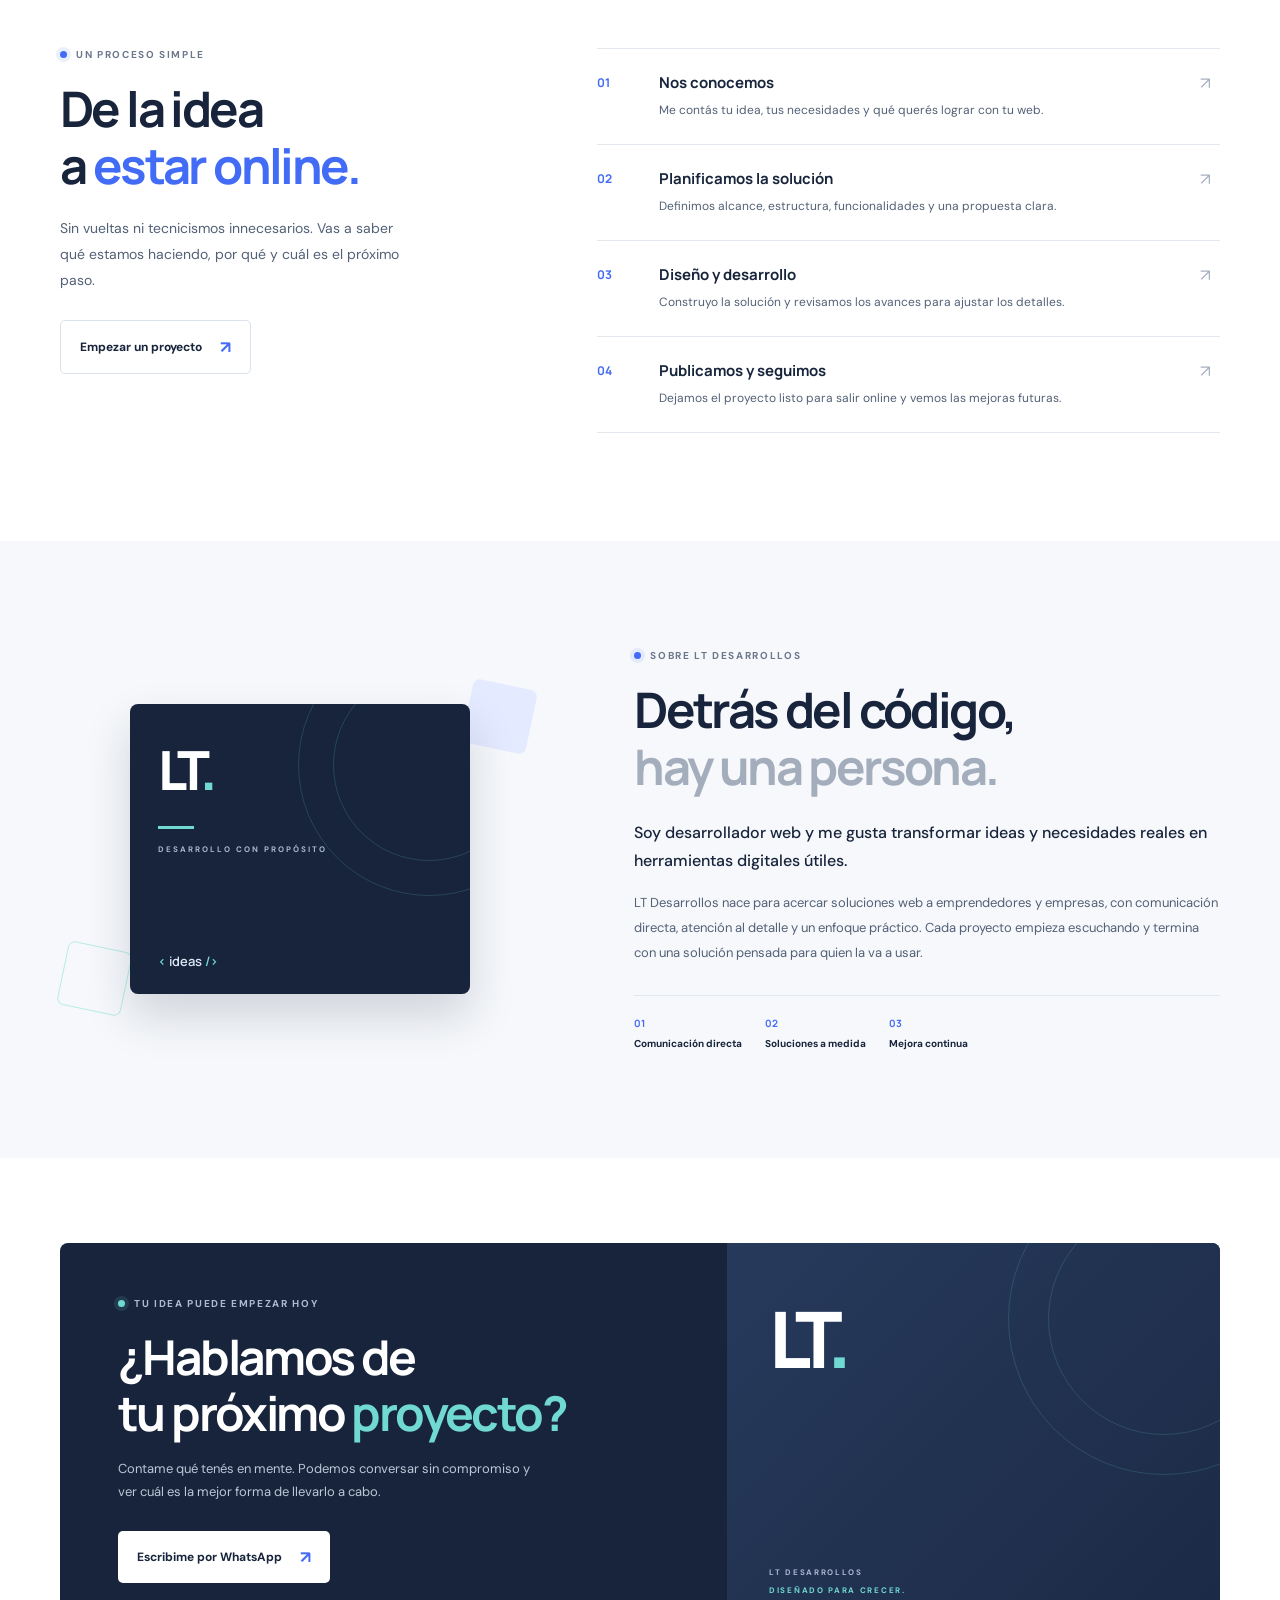
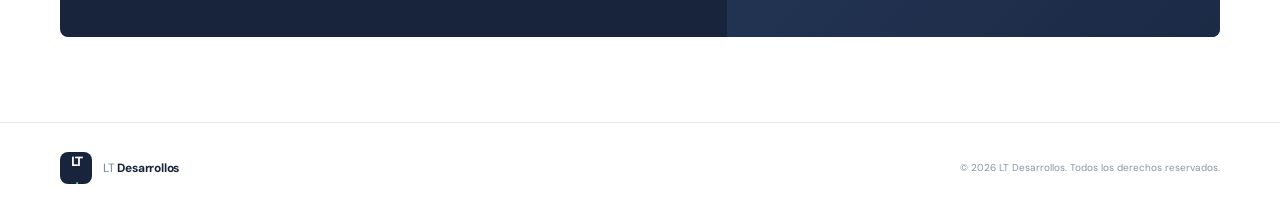
==== commit fa5d89eb: "Fix spacing in hero section heading" ====
--- a/index.html
+++ b/index.html
@@ -75,7 +75,7 @@
       <div class="container hero-grid">
         <div class="hero-copy">
           <div class="eyebrow"><span class="eyebrow-dot"></span> DESARROLLO WEB · URUGUAY</div>
-          <h1>Diseño y desarrollo web<span class="accent-text">para tu negocio.</span></h1>
+          <h1>Diseño y desarrollo web<span class="accent-text"> para tu negocio.</span></h1>
           <p class="hero-lead">Diseño y desarrollo experiencias web modernas que ayudan a tu negocio a crecer, conectar con clientes y trabajar mejor.</p>
           <div class="hero-actions"><a class="button button-primary" href="#contacto">Hablemos de tu proyecto <span>↗</span></a><a class="text-link" href="#servicios">Conocé mis servicios <span>↓</span></a></div>
           <div class="hero-note"><div class="avatar-stack" aria-hidden="true"><span>L</span><span>T</span></div><p><strong>Trato directo y personalizado</strong><br><span>Desde la idea hasta la puesta en marcha.</span></p></div>
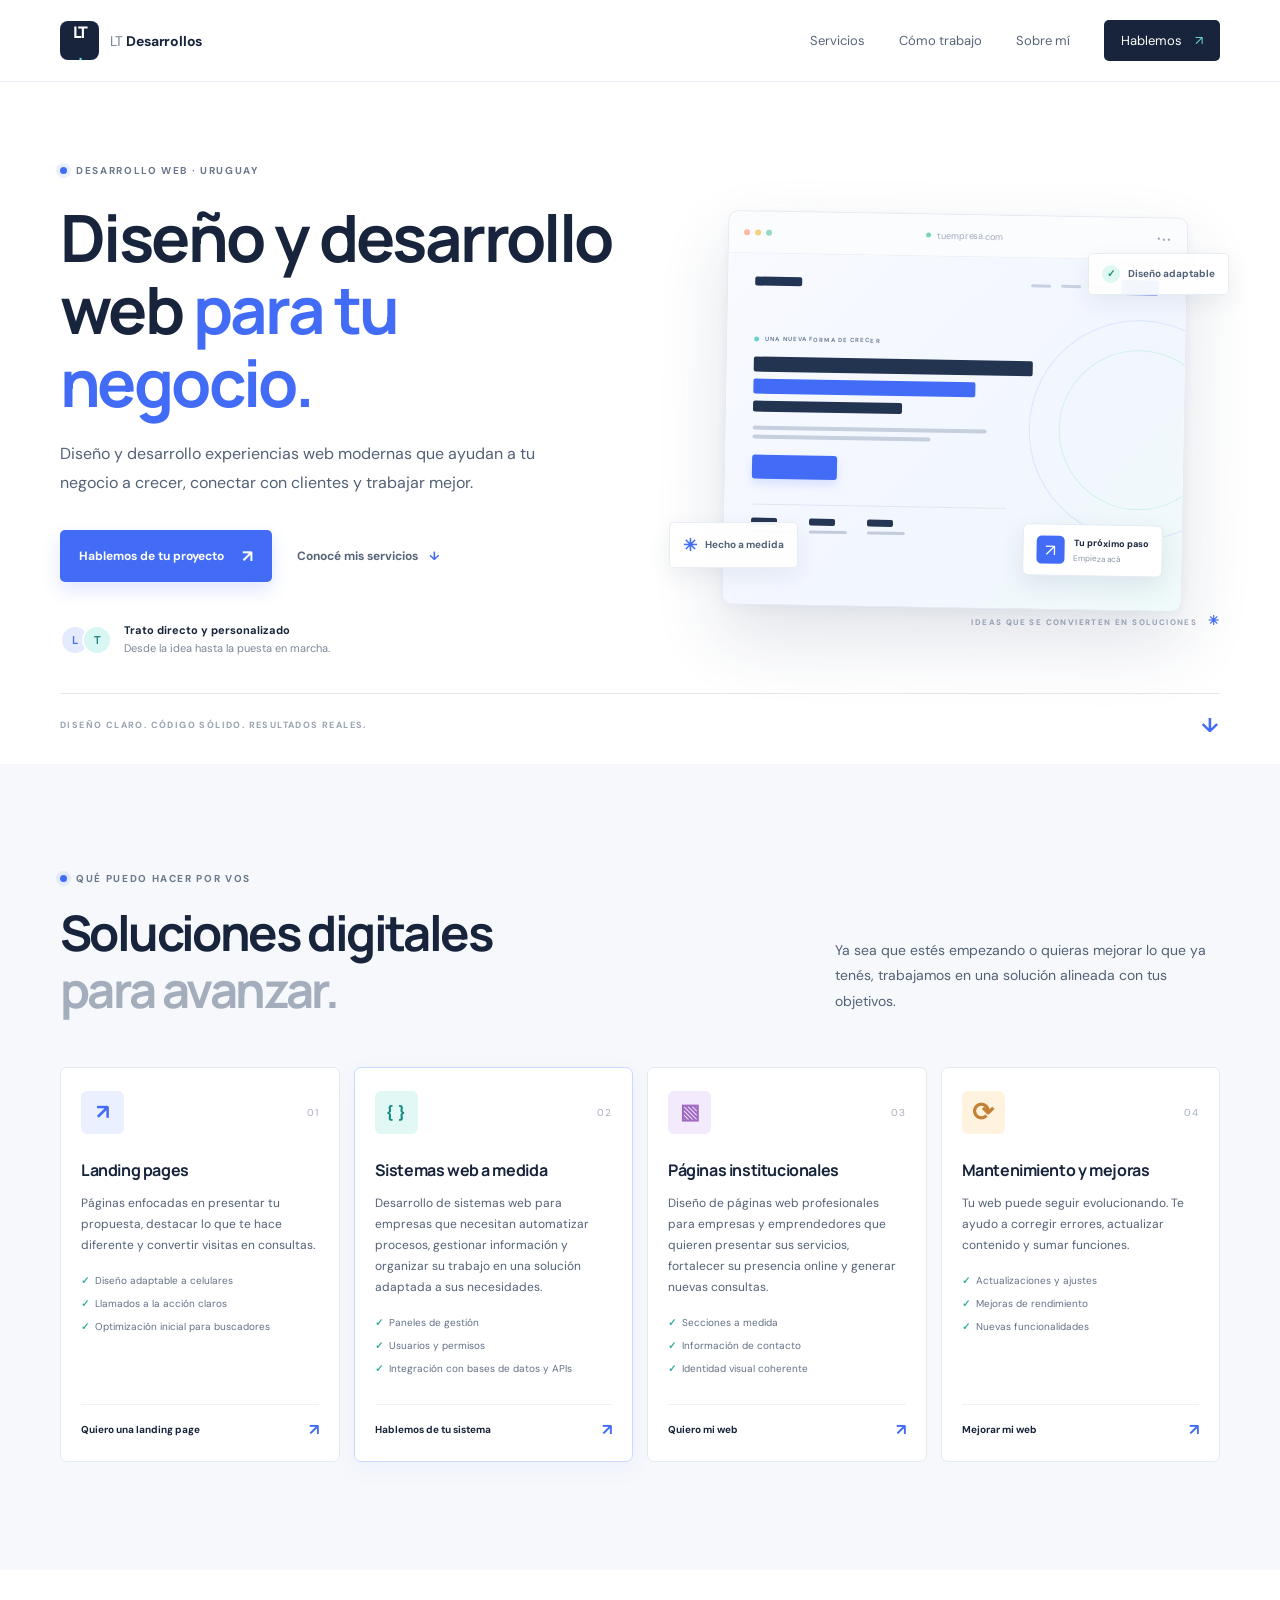
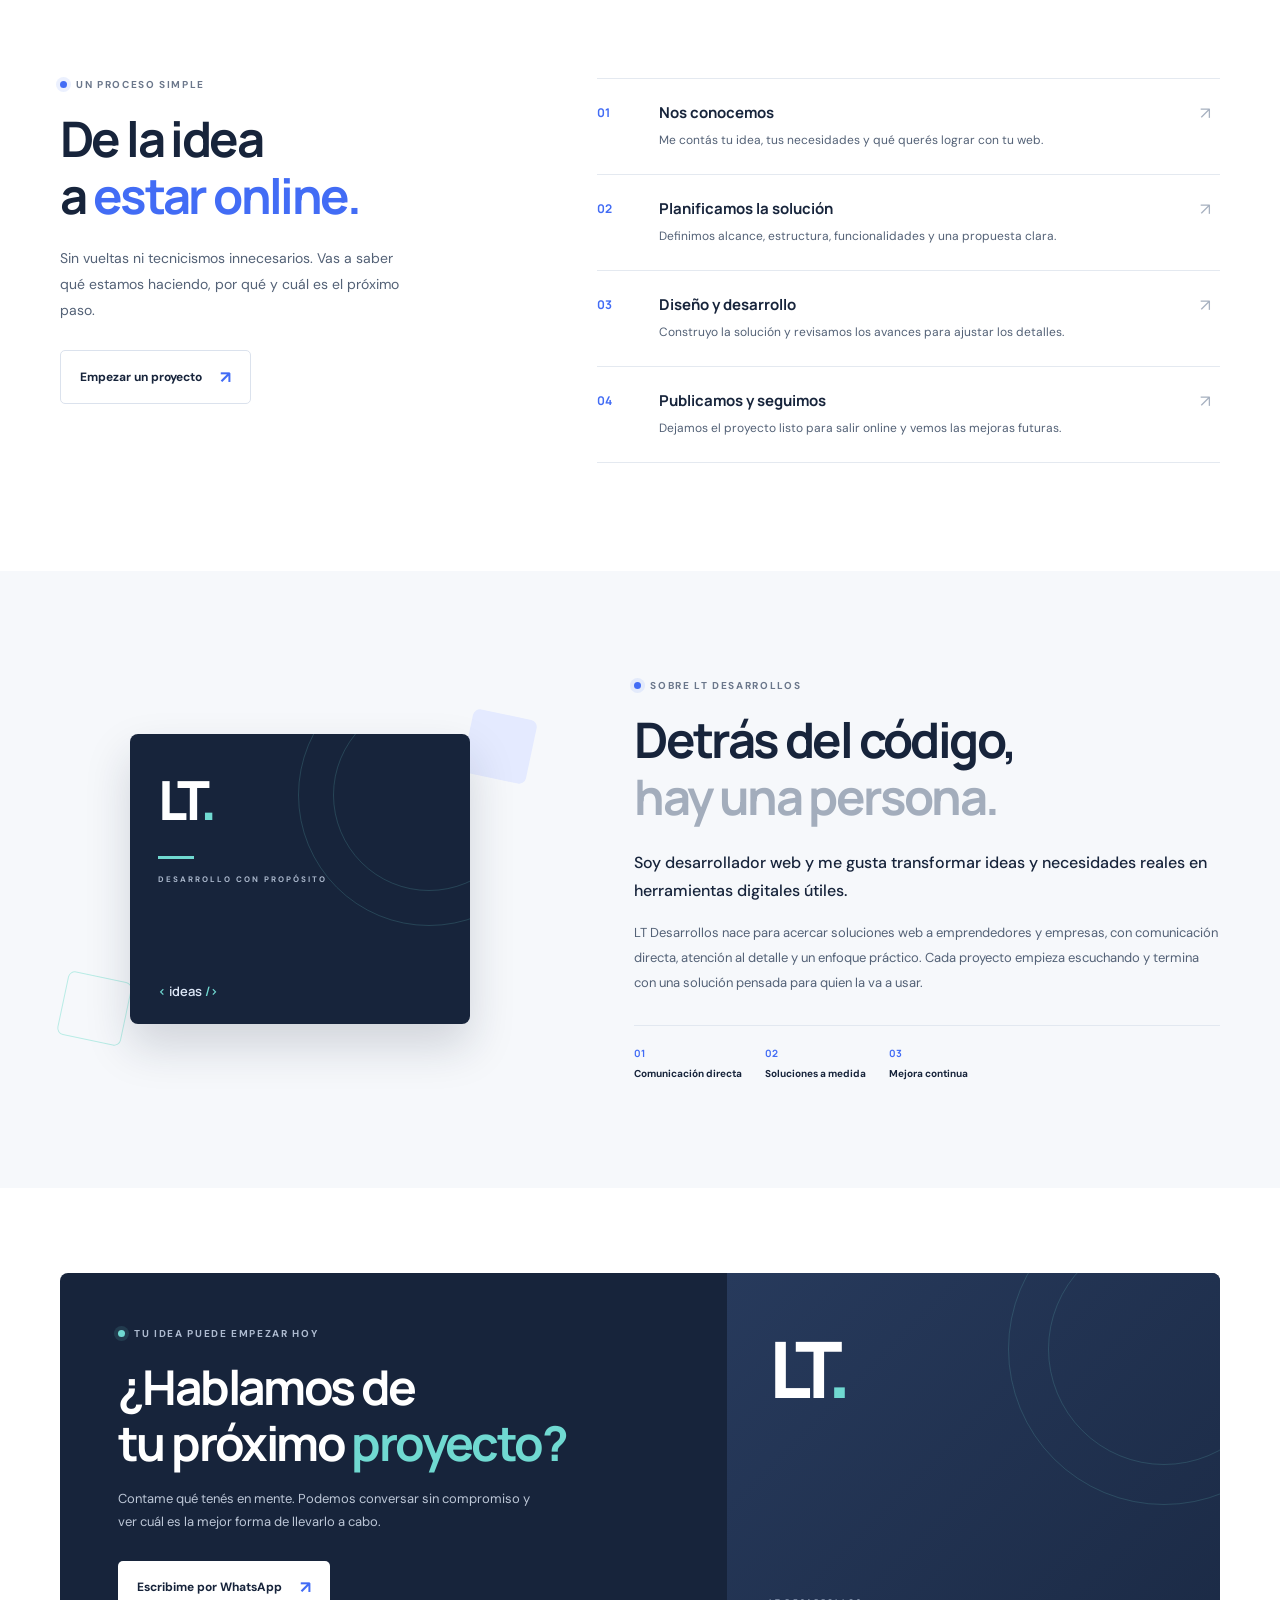
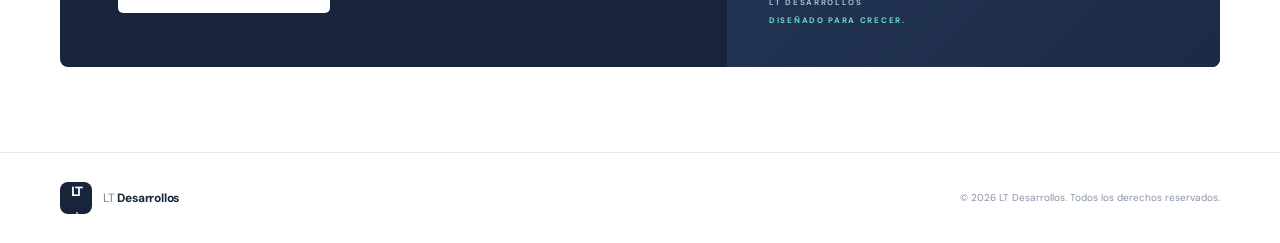
==== commit 46825bb6: "Revise service cards in index.html Updated service descriptions for web systems and institutional pa" ====
--- a/index.html
+++ b/index.html
@@ -98,8 +98,8 @@
       <div class="section-heading"><div><div class="eyebrow"><span class="eyebrow-dot"></span> QUÉ PUEDO HACER POR VOS</div><h2>Soluciones digitales<br><span class="muted-heading">para avanzar.</span></h2></div><p>Ya sea que estés empezando o quieras mejorar lo que ya tenés, trabajamos en una solución alineada con tus objetivos.</p></div>
       <div class="service-grid">
         <article class="service-card"><div class="service-top"><span class="service-icon icon-landing">↗</span><span class="service-number">01</span></div><h3>Landing pages</h3><p>Páginas enfocadas en presentar tu propuesta, destacar lo que te hace diferente y convertir visitas en consultas.</p><ul><li>Diseño adaptable a celulares</li><li>Llamados a la acción claros</li><li>Optimización inicial para buscadores</li></ul><a href="#contacto" class="card-link">Quiero una landing page <span>↗</span></a></article>
-        <article class="service-card featured-card"><div class="service-top"><span class="service-icon icon-system">{ }</span><span class="service-number">02</span></div><h3>Sistemas web a medida</h3><p>Herramientas pensadas para tus procesos: menos tareas manuales, más control y mejor organización.</p><ul><li>Paneles de gestión</li><li>Usuarios y permisos</li><li>Integración con bases de datos y APIs</li></ul><a href="#contacto" class="card-link">Hablemos de tu sistema <span>↗</span></a></article>
-        <article class="service-card"><div class="service-top"><span class="service-icon icon-site">▧</span><span class="service-number">03</span></div><h3>Páginas institucionales</h3><p>Una presencia online profesional para explicar quién sos, qué ofrecés y cómo pueden encontrarte.</p><ul><li>Secciones a medida</li><li>Información de contacto</li><li>Identidad visual coherente</li></ul><a href="#contacto" class="card-link">Quiero mi web <span>↗</span></a></article>
+        <article class="service-card featured-card"><div class="service-top"><span class="service-icon icon-system">{ }</span><span class="service-number">02</span></div><h3>Sistemas web a medida</h3><p>Desarrollo de sistemas web para empresas que necesitan automatizar procesos, gestionar información y organizar su trabajo en una solución adaptada a sus necesidades.</p><ul><li>Paneles de gestión</li><li>Usuarios y permisos</li><li>Integración con bases de datos y APIs</li></ul><a href="#contacto" class="card-link">Hablemos de tu sistema <span>↗</span></a></article>
+        <article class="service-card"><div class="service-top"><span class="service-icon icon-site">▧</span><span class="service-number">03</span></div><h3>Páginas institucionales</h3><p> Diseño de páginas web profesionales para empresas y emprendedores que quieren presentar sus servicios, fortalecer su presencia online y generar nuevas consultas.</p><ul><li>Secciones a medida</li><li>Información de contacto</li><li>Identidad visual coherente</li></ul><a href="#contacto" class="card-link">Quiero mi web <span>↗</span></a></article>
         <article class="service-card"><div class="service-top"><span class="service-icon icon-care">⟳</span><span class="service-number">04</span></div><h3>Mantenimiento y mejoras</h3><p>Tu web puede seguir evolucionando. Te ayudo a corregir errores, actualizar contenido y sumar funciones.</p><ul><li>Actualizaciones y ajustes</li><li>Mejoras de rendimiento</li><li>Nuevas funcionalidades</li></ul><a href="#contacto" class="card-link">Mejorar mi web <span>↗</span></a></article>
       </div>
     </div></section>
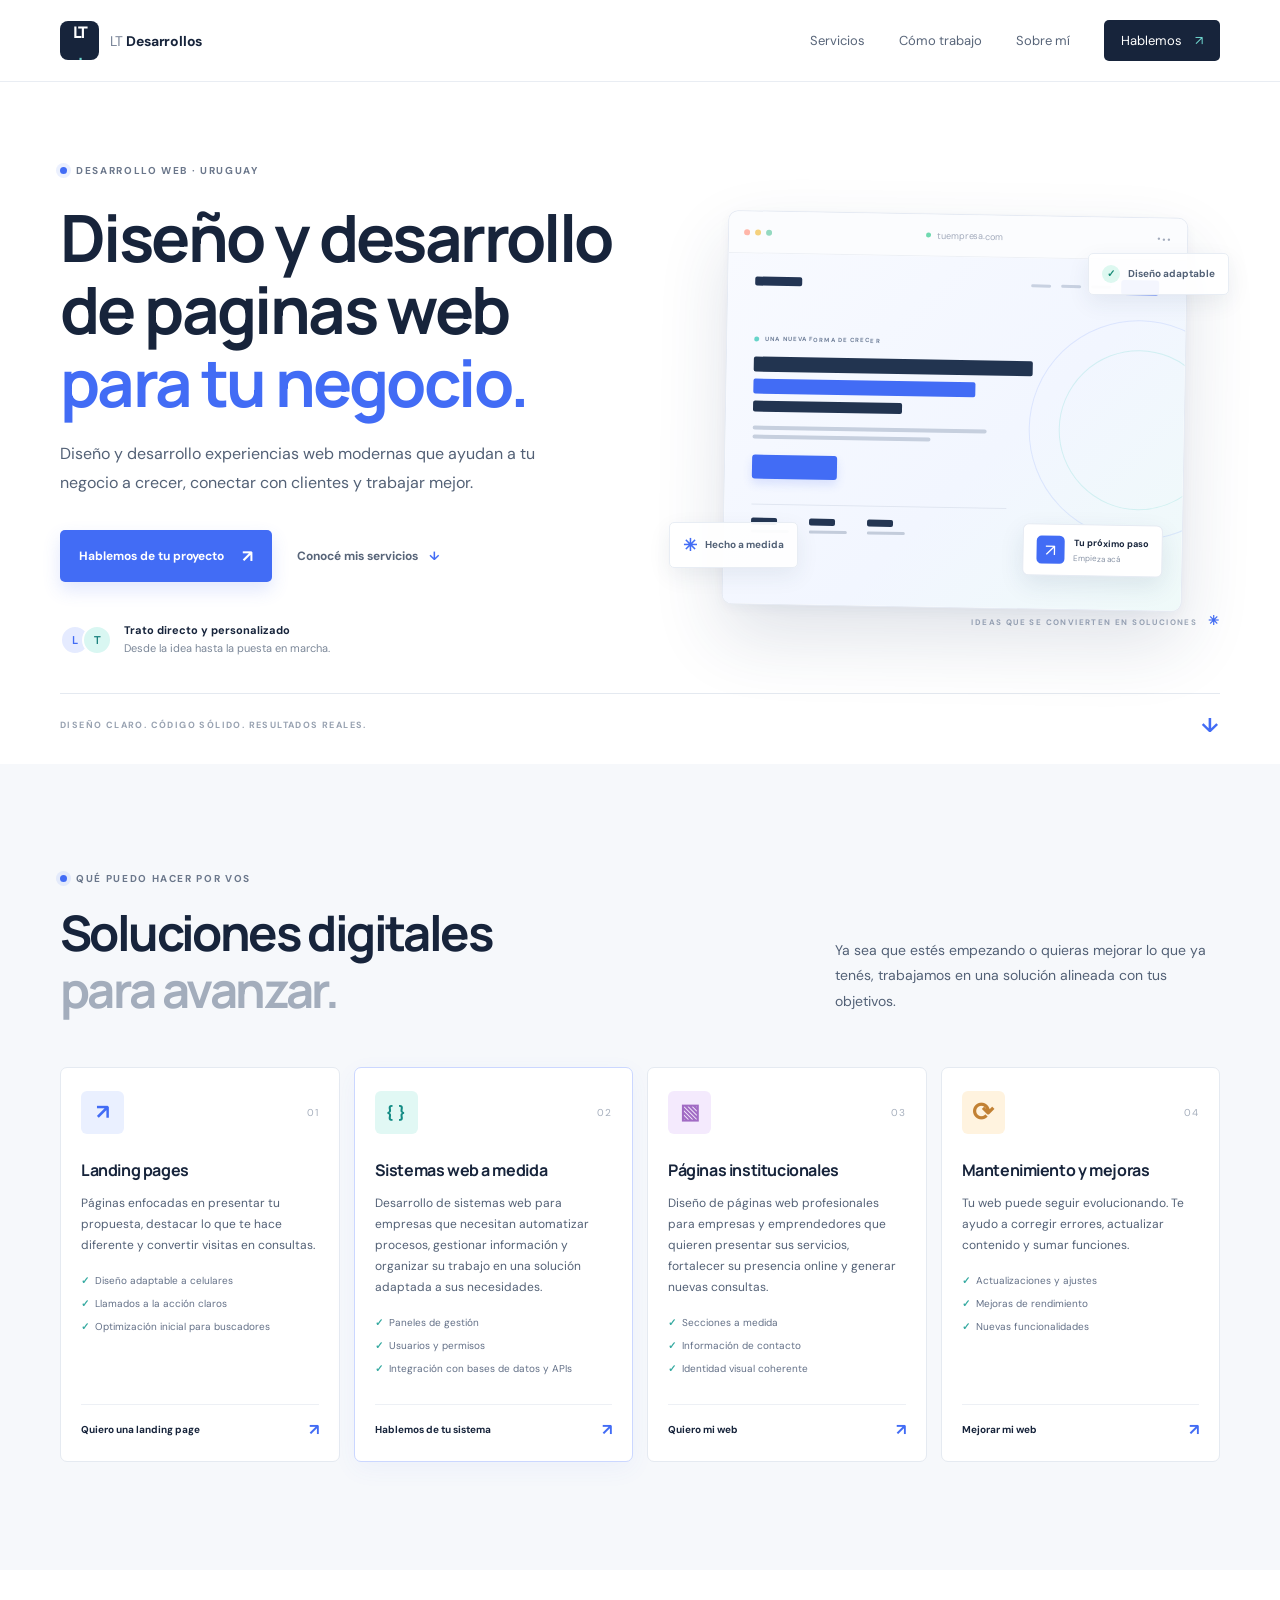
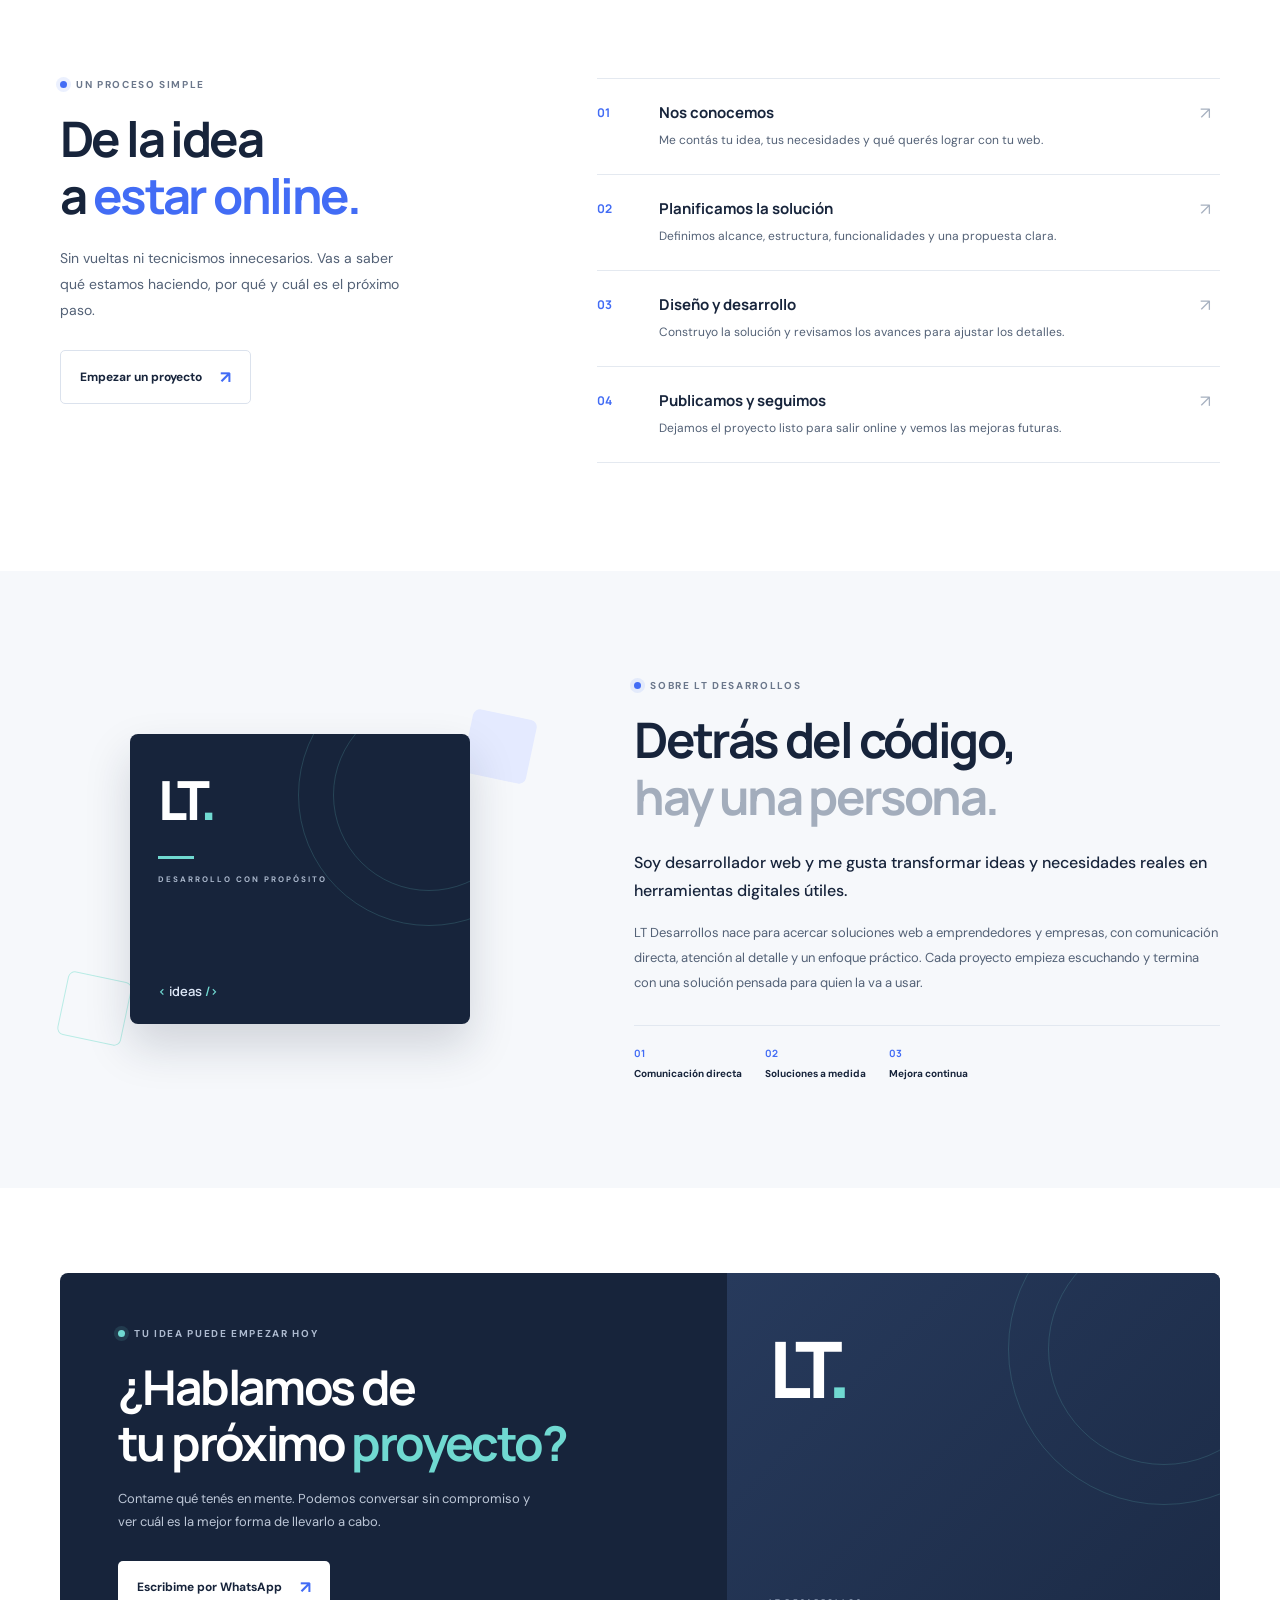
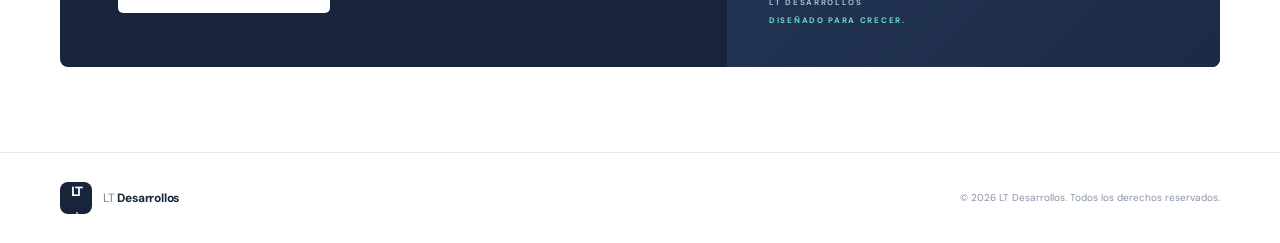
==== commit 8438f165: "Update index.html" ====
--- a/index.html
+++ b/index.html
@@ -4,7 +4,7 @@
     <meta charset="utf-8">
   <meta name="viewport" content="width=device-width, initial-scale=1">
 
-  <title>Desarrollo Web en Uruguay | LT Desarrollos</title>
+  <title>Diseño de paginas Web en Uruguay </title>
 
   <meta
     name="description"
@@ -75,7 +75,7 @@
       <div class="container hero-grid">
         <div class="hero-copy">
           <div class="eyebrow"><span class="eyebrow-dot"></span> DESARROLLO WEB · URUGUAY</div>
-          <h1>Diseño y desarrollo web<span class="accent-text"> para tu negocio.</span></h1>
+          <h1>Diseño y desarrollo de paginas web<span class="accent-text"> para tu negocio.</span></h1>
           <p class="hero-lead">Diseño y desarrollo experiencias web modernas que ayudan a tu negocio a crecer, conectar con clientes y trabajar mejor.</p>
           <div class="hero-actions"><a class="button button-primary" href="#contacto">Hablemos de tu proyecto <span>↗</span></a><a class="text-link" href="#servicios">Conocé mis servicios <span>↓</span></a></div>
           <div class="hero-note"><div class="avatar-stack" aria-hidden="true"><span>L</span><span>T</span></div><p><strong>Trato directo y personalizado</strong><br><span>Desde la idea hasta la puesta en marcha.</span></p></div>
@@ -109,7 +109,7 @@
     </div></section>
 
     <section class="about section section-soft" id="sobre-mi"><div class="container about-grid"><div class="about-visual"><div class="about-card"><div class="about-monogram">LT<span>.</span></div><div class="about-card-line"></div><p>DESARROLLO CON PROPÓSITO</p><div class="about-code"><span>&lt;</span> ideas <span>/&gt;</span></div></div><div class="about-decoration decoration-one"></div><div class="about-decoration decoration-two"></div></div>
-      <div class="about-copy"><div class="eyebrow"><span class="eyebrow-dot"></span> SOBRE LT DESARROLLOS</div><h2>Detrás del código,<br><span class="muted-heading">hay una persona.</span></h2><p class="about-lead">Soy desarrollador web y me gusta transformar ideas y necesidades reales en herramientas digitales útiles.</p><p>LT Desarrollos nace para acercar soluciones web a emprendedores y empresas, con comunicación directa, atención al detalle y un enfoque práctico. Cada proyecto empieza escuchando y termina con una solución pensada para quien la va a usar.</p><div class="values-row"><div><span>01</span><b>Comunicación directa</b></div><div><span>02</span><b>Soluciones a medida</b></div><div><span>03</span><b>Mejora continua</b></div></div></div>
+      <div class="about-copy"><div class="eyebrow"><span class="eyebrow-dot"></span> SOBRE LT DESARROLLOS</div><h2>Detrás del código,<br><span class="muted-heading">hay una persona.</span></h2><p class="about-lead">Soy desarrollador web y me gusta transformar ideas y necesidades reales en herramientas digitales útiles.</p><p data-nosnippet>LT Desarrollos nace para acercar soluciones web a emprendedores y empresas, con comunicación directa, atención al detalle y un enfoque práctico. Cada proyecto empieza escuchando y termina con una solución pensada para quien la va a usar.</p><div class="values-row"><div><span>01</span><b>Comunicación directa</b></div><div><span>02</span><b>Soluciones a medida</b></div><div><span>03</span><b>Mejora continua</b></div></div></div>
     </div></section>
 
     <section class="contact section" id="contacto">
